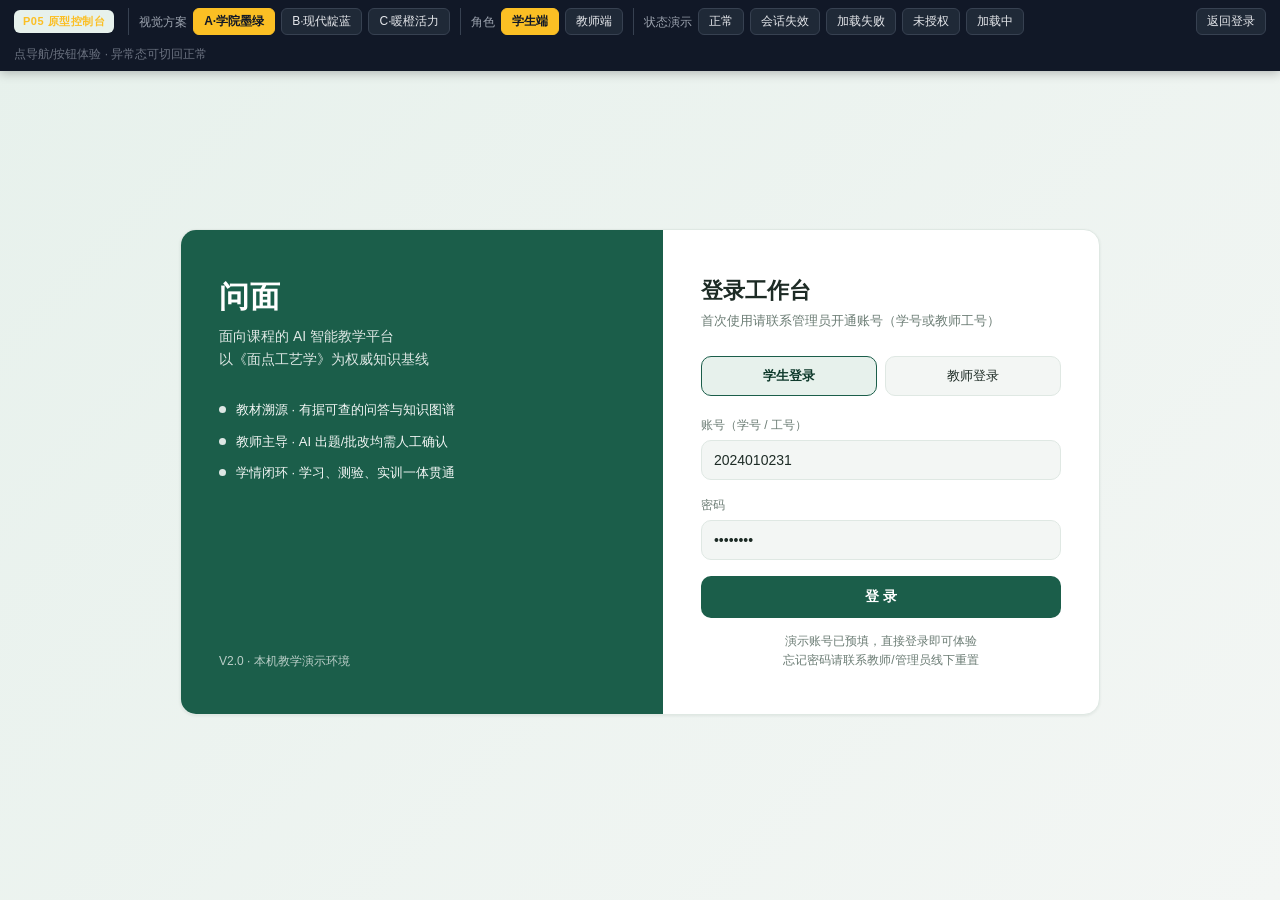
==== prototype/index.html @ 94a1e3d9 "docs: P05 - 3 visual schemes + runnable prototype (11/11 smoke, screenshot reviewed), pending user c" ====
<!DOCTYPE html>
<html lang="zh-CN">
<head>
<meta charset="utf-8">
<meta name="viewport" content="width=device-width, initial-scale=1">
<title>问面 V2.0 · 交互原型（P05）</title>
<style>
/* ============ 基础重置 ============ */
*,*::before,*::after{box-sizing:border-box}
html,body{margin:0;padding:0;height:100%}
body{font-family:-apple-system,BlinkMacSystemFont,"Segoe UI","PingFang SC","Microsoft YaHei",sans-serif;
  -webkit-font-smoothing:antialiased;color:#1e2a26;background:#f4f6f5;font-size:14px;line-height:1.5}
button{font-family:inherit;cursor:pointer;border:none;background:none;color:inherit}
a{color:inherit;text-decoration:none}
.svg-ico{width:18px;height:18px;display:inline-block;vertical-align:-4px;flex:none}

/* ============ 三套主题变量 ============ */
body[data-scheme="A"]{
  --brand:#1b5e4a; --brand-2:#25775e; --brand-soft:#e7f1ec; --brand-ink:#0f3a2c;
  --bg:#f3f6f4; --card:#ffffff; --text:#1d2b25; --muted:#6b7c74; --line:#dfe8e3;
  --accent:#b5651d; --accent-soft:#fbf1e6; --ok:#1b7a4b; --warn:#b8791b; --danger:#b4342a;
  --radius:10px; --shadow:0 1px 3px rgba(20,50,38,.08); --nav-bg:#1d4739; --nav-ink:#eaf4ef; --nav-sub:#b9d3c7;
}
body[data-scheme="B"]{
  --brand:#3b5bdb; --brand-2:#5470e6; --brand-soft:#eef1fd; --brand-ink:#26357a;
  --bg:#f6f8fc; --card:#ffffff; --text:#1b2340; --muted:#6b7394; --line:#e4e8f3;
  --accent:#e8590c; --accent-soft:#fff1e9; --ok:#18864b; --warn:#c47c0c; --danger:#c02f27;
  --radius:14px; --shadow:0 4px 16px rgba(40,60,130,.07); --nav-bg:#ffffff; --nav-ink:#26357a; --nav-sub:#6b7394;
}
body[data-scheme="C"]{
  --brand:#d9480f; --brand-2:#e8622b; --brand-soft:#fff0e8; --brand-ink:#8a2f0b;
  --bg:#fffaf5; --card:#ffffff; --text:#2b1d16; --muted:#8a6f5c; --line:#f0e2d5;
  --accent:#2b8a3e; --accent-soft:#eaf6ec; --ok:#2b8a3e; --warn:#c47c0c; --danger:#b4342a;
  --radius:18px; --shadow:0 6px 20px rgba(120,60,20,.08); --nav-bg:#fff4ec; --nav-ink:#7a3410; --nav-sub:#a06a49;
}
body{background:var(--bg);color:var(--text)}

/* ============ 原型控制台（非产品界面） ============ */
#devbar{position:fixed;top:0;left:0;right:0;z-index:9999;background:#111827;color:#e5e7eb;
  display:flex;align-items:center;gap:10px;padding:8px 14px;font-size:12px;flex-wrap:wrap;box-shadow:0 2px 10px rgba(0,0,0,.25)}
#devbar .tag{font-weight:700;color:#fbbf24;letter-spacing:.5px;margin-right:4px}
#devbar .grp{display:flex;align-items:center;gap:6px;padding-left:10px;border-left:1px solid #374151}
#devbar .lbl{color:#9ca3af}
#devbar button{background:#1f2937;color:#e5e7eb;border:1px solid #374151;border-radius:6px;padding:4px 10px;font-size:12px}
#devbar button:hover{background:#374151}
#devbar button.on{background:#fbbf24;color:#111827;border-color:#fbbf24;font-weight:700}
#devbar .spacer{flex:1}
#devbar .hint{color:#6b7280}
body{padding-top:44px}

/* ============ 登录页 ============ */
.login-wrap{min-height:calc(100vh - 44px);display:flex;align-items:center;justify-content:center;
  background:linear-gradient(135deg,var(--brand-soft),var(--bg));padding:24px}
.login-card{width:100%;max-width:920px;display:grid;grid-template-columns:1.05fr .95fr;
  background:var(--card);border:1px solid var(--line);border-radius:calc(var(--radius) + 6px);overflow:hidden;box-shadow:var(--shadow)}
.login-aside{background:var(--brand);color:#fff;padding:44px 38px;display:flex;flex-direction:column;justify-content:space-between}
.login-aside h1{font-size:30px;margin:0 0 6px;font-weight:800;letter-spacing:1px}
.login-aside .sub{opacity:.85;font-size:14px;line-height:1.7}
.login-aside .feat{margin-top:28px;display:grid;gap:12px}
.login-aside .feat div{display:flex;gap:10px;align-items:center;opacity:.95;font-size:13px}
.login-aside .dot{width:7px;height:7px;border-radius:50%;background:#fff;opacity:.9;flex:none}
.login-aside .foot{font-size:12px;opacity:.7}
.login-form{padding:44px 38px;display:flex;flex-direction:column;justify-content:center}
.login-form h2{margin:0 0 4px;font-size:22px}
.login-form .desc{color:var(--muted);margin:0 0 26px;font-size:13px}
.field{margin-bottom:16px}
.field label{display:block;font-size:12px;color:var(--muted);margin-bottom:6px}
.field input{width:100%;padding:11px 12px;border:1px solid var(--line);border-radius:var(--radius);
  background:var(--bg);color:var(--text);font-size:14px;outline:none}
.field input:focus{border-color:var(--brand);box-shadow:0 0 0 3px var(--brand-soft)}
.role-pick{display:flex;gap:8px;margin-bottom:20px}
.role-pick button{flex:1;padding:10px;border:1px solid var(--line);border-radius:var(--radius);background:var(--bg);font-size:13px}
.role-pick button.on{border-color:var(--brand);background:var(--brand-soft);color:var(--brand-ink);font-weight:700}
.btn-primary{width:100%;padding:12px;border-radius:var(--radius);background:var(--brand);color:#fff;font-weight:700;font-size:14px}
.btn-primary:hover{background:var(--brand-2)}
.login-tip{margin-top:14px;font-size:12px;color:var(--muted);text-align:center;line-height:1.6}

/* ============ 应用骨架 ============ */
.shell{min-height:calc(100vh - 44px)}
.appbar{height:58px;background:var(--card);border-bottom:1px solid var(--line);display:flex;align-items:center;
  gap:14px;padding:0 20px;position:sticky;top:44px;z-index:50}
.logo{display:flex;align-items:center;gap:9px;font-weight:800;font-size:16px;color:var(--brand-ink)}
.logo .mark{width:28px;height:28px;border-radius:8px;background:var(--brand);color:#fff;display:grid;place-items:center;font-size:14px}
.appbar .search{margin-left:20px;flex:1;max-width:380px}
.appbar .search input{width:100%;padding:8px 12px;border:1px solid var(--line);border-radius:20px;background:var(--bg);outline:none;font-size:13px;color:var(--text)}
.appbar .spacer{flex:1}
.chip-role{background:var(--brand-soft);color:var(--brand-ink);padding:5px 12px;border-radius:20px;font-size:12px;font-weight:700}
.avatar{width:32px;height:32px;border-radius:50%;background:var(--brand);color:#fff;display:grid;place-items:center;font-size:13px;font-weight:700}
.icon-btn{width:34px;height:34px;border-radius:8px;display:grid;place-items:center;color:var(--muted)}
.icon-btn:hover{background:var(--bg)}

.layout{display:flex;min-height:calc(100vh - 44px - 58px)}
.sidebar{width:224px;flex:none;background:var(--nav-bg);color:var(--nav-ink);padding:16px 12px;display:flex;flex-direction:column;gap:2px}
.sidebar .nav-h{font-size:11px;letter-spacing:1px;color:var(--nav-sub);padding:12px 12px 6px;text-transform:uppercase}
.nav-item{display:flex;align-items:center;gap:11px;padding:10px 12px;border-radius:9px;font-size:13.5px;color:var(--nav-ink);width:100%;text-align:left}
.nav-item:hover{background:rgba(255,255,255,.09)}
.nav-item.on{background:var(--brand);color:#fff;font-weight:700}
.nav-item .badge{margin-left:auto;background:var(--accent);color:#fff;font-size:11px;border-radius:20px;padding:1px 7px;min-width:18px;text-align:center}
.sidebar .divider{height:1px;background:rgba(255,255,255,.12);margin:10px 6px}

.main{flex:1;min-width:0;padding:24px 28px;overflow:auto}
.page-head{display:flex;align-items:flex-end;justify-content:space-between;gap:16px;margin-bottom:20px}
.page-head h1{font-size:22px;margin:0 0 4px;font-weight:800}
.page-head p{margin:0;color:var(--muted);font-size:13px}
.pill{display:inline-flex;align-items:center;gap:6px;padding:5px 11px;border-radius:20px;font-size:12px;background:var(--brand-soft);color:var(--brand-ink)}
.pill.ok{background:#e6f4ea;color:var(--ok)}
.pill.warn{background:var(--accent-soft);color:var(--warn)}
.pill.danger{background:#fbe9e7;color:var(--danger)}
.pill.gray{background:var(--bg);color:var(--muted)}

/* ============ 卡片与网格 ============ */
.grid{display:grid;gap:16px}
.g-4{grid-template-columns:repeat(4,1fr)}
.g-3{grid-template-columns:repeat(3,1fr)}
.g-2{grid-template-columns:repeat(2,1fr)}
.card{background:var(--card);border:1px solid var(--line);border-radius:var(--radius);padding:18px;box-shadow:var(--shadow)}
.card h3{margin:0 0 12px;font-size:15px}
.stat{display:flex;flex-direction:column;gap:6px}
.stat .k{font-size:12px;color:var(--muted)}
.stat .v{font-size:28px;font-weight:800;color:var(--brand-ink)}
.stat .m{font-size:12px;color:var(--muted)}
.stat .ic{width:36px;height:36px;border-radius:9px;background:var(--brand-soft);color:var(--brand);display:grid;place-items:center;margin-bottom:4px}
.sec-title{font-size:15px;font-weight:800;margin:4px 0 12px;display:flex;align-items:center;gap:8px}
.sec-title .more{margin-left:auto;font-size:12px;color:var(--brand);font-weight:600}

/* 学习主页 heroes */
.hero{background:linear-gradient(120deg,var(--brand),var(--brand-2));color:#fff;border-radius:calc(var(--radius) + 4px);
  padding:22px 24px;display:flex;align-items:center;justify-content:space-between;gap:20px;margin-bottom:20px}
.hero h2{margin:0 0 6px;font-size:21px}
.hero p{margin:0;opacity:.9;font-size:13px}
.hero .ring{width:74px;height:74px;border-radius:50%;display:grid;place-items:center;font-weight:800;font-size:18px;
  background:conic-gradient(#fff 0 68%,rgba(255,255,255,.25) 68% 100%);position:relative;flex:none}
.hero .ring span{width:58px;height:58px;border-radius:50%;background:var(--brand);display:grid;place-items:center;font-size:15px}
.course-row{display:flex;gap:14px;align-items:center;padding:13px;border:1px solid var(--line);border-radius:var(--radius);background:var(--card)}
.course-cover{width:64px;height:64px;border-radius:10px;flex:none;display:grid;place-items:center;color:#fff;font-weight:800;font-size:20px}
.course-meta{flex:1;min-width:0}
.course-meta h4{margin:0 0 5px;font-size:14px}
.course-meta .sub{color:var(--muted);font-size:12px}
.bar{height:6px;border-radius:6px;background:var(--line);overflow:hidden;margin-top:8px;max-width:260px}
.bar>i{display:block;height:100%;background:var(--brand);border-radius:6px}
.todo{display:flex;gap:12px;align-items:flex-start;padding:12px 0;border-bottom:1px dashed var(--line)}
.todo:last-child{border-bottom:none}
.todo .t-ic{width:34px;height:34px;border-radius:9px;background:var(--accent-soft);color:var(--accent);display:grid;place-items:center;flex:none}
.todo .t-b{flex:1}
.todo .t-b h4{margin:0 0 3px;font-size:13.5px}
.todo .t-b .meta{font-size:12px;color:var(--muted)}
.todo .go{font-size:12px;color:var(--brand);font-weight:700;white-space:nowrap}
.notice{padding:10px 12px;border-radius:9px;background:var(--bg);font-size:12.5px;color:var(--muted);margin-bottom:8px}

/* 知识详情 */
.kd-head{display:flex;gap:16px;align-items:flex-start}
.kd-body{flex:1}
.kd-tags{display:flex;gap:6px;flex-wrap:wrap;margin:8px 0 0}
.tag{font-size:11px;padding:3px 9px;border-radius:6px;background:var(--brand-soft);color:var(--brand-ink)}
.src-card{background:var(--accent-soft);border:1px solid #f0dcbf;border-radius:var(--radius);padding:14px;font-size:13px;line-height:1.7}
.src-card .lbl{font-weight:700;color:var(--accent);font-size:12px;margin-bottom:6px}
.kd-grid{display:grid;grid-template-columns:1.6fr 1fr;gap:16px;margin-top:16px}
.list-line{display:flex;gap:10px;align-items:center;padding:9px 0;border-bottom:1px solid var(--line);font-size:13px}
.list-line:last-child{border:none}
.list-line .idx{width:22px;height:22px;border-radius:6px;background:var(--bg);display:grid;place-items:center;font-size:11px;color:var(--muted);flex:none}

/* ============ 三栏图谱 ============ */
.graph-wrap{display:grid;grid-template-columns:230px 1fr 300px;gap:0;border:1px solid var(--line);border-radius:var(--radius);overflow:hidden;background:var(--card);height:560px}
.graph-left{border-right:1px solid var(--line);padding:14px;overflow:auto}
.graph-center{position:relative;background:
  radial-gradient(circle,var(--line) 1px,transparent 1.2px);background-size:22px 22px;overflow:hidden}
.graph-right{border-left:1px solid var(--line);padding:16px;overflow:auto}
.graph-tools{position:absolute;top:12px;left:12px;right:12px;display:flex;gap:8px;flex-wrap:wrap;z-index:2}
.graph-tools .tool{background:var(--card);border:1px solid var(--line);border-radius:8px;padding:6px 10px;font-size:12px;box-shadow:var(--shadow)}
.graph-tools .tool.on{background:var(--brand);color:#fff;border-color:var(--brand)}
.tree-item{padding:7px 8px;border-radius:7px;font-size:13px;display:flex;align-items:center;gap:7px;cursor:pointer}
.tree-item:hover{background:var(--bg)}
.tree-item.on{background:var(--brand-soft);color:var(--brand-ink);font-weight:700}
.tree-item .tw{color:var(--muted);font-size:11px}
.gnode{position:absolute;width:104px;padding:9px 6px;border-radius:12px;background:var(--card);border:2px solid var(--brand);
  text-align:center;font-size:12px;box-shadow:var(--shadow);cursor:pointer;line-height:1.3}
.gnode.sel{border-color:var(--accent);background:var(--accent-soft);transform:scale(1.06)}
.gnode.dim{border-color:var(--line);color:var(--muted)}
.gnode small{display:block;font-size:10px;color:var(--muted);margin-top:2px}
.graph-legend{position:absolute;bottom:12px;left:12px;background:var(--card);border:1px solid var(--line);
  border-radius:8px;padding:8px 10px;font-size:11px;box-shadow:var(--shadow)}
.graph-legend span{display:inline-block;width:9px;height:9px;border-radius:50%;margin-right:5px;vertical-align:-1px}

/* ============ 表格 / 题库 / 批改 ============ */
.filter-bar{display:flex;gap:8px;flex-wrap:wrap;margin-bottom:14px}
.filter-bar select,.filter-bar input{padding:8px 10px;border:1px solid var(--line);border-radius:8px;background:var(--card);color:var(--text);font-size:13px;outline:none}
.q-list{display:flex;flex-direction:column;gap:10px}
.q-item{border:1px solid var(--line);border-radius:var(--radius);padding:14px;background:var(--card);display:flex;gap:14px;align-items:flex-start}
.q-item .q-main{flex:1}
.q-item .q-stem{font-size:13.5px;margin-bottom:8px;line-height:1.6}
.q-item .q-meta{display:flex;gap:8px;flex-wrap:wrap;align-items:center;font-size:11px;color:var(--muted)}
.mini-btn{padding:5px 11px;border:1px solid var(--line);border-radius:7px;background:var(--card);font-size:12px}
.mini-btn:hover{border-color:var(--brand)}
.mini-btn.primary{background:var(--brand);color:#fff;border-color:var(--brand)}
.mini-btn.danger{color:var(--danger);border-color:#ecc}
.compose-grid{display:grid;grid-template-columns:1fr 1.1fr .9fr;gap:14px}
.compose-col h4{margin:0 0 10px;font-size:13px;color:var(--muted)}
.paper-q{padding:9px 10px;border:1px solid var(--line);border-radius:8px;margin-bottom:8px;font-size:12.5px;display:flex;gap:8px;align-items:center;background:var(--card)}
.paper-q .score{margin-left:auto;display:flex;gap:4px;align-items:center}
.paper-q input{width:46px;padding:4px 6px;border:1px solid var(--line);border-radius:6px;text-align:center;background:var(--bg);color:var(--text)}
.grade-grid{display:grid;grid-template-columns:1.1fr 1fr;gap:16px}
.ai-box{background:var(--brand-soft);border:1px solid var(--line);border-radius:var(--radius);padding:14px}
.ai-box .lbl{font-size:12px;font-weight:700;color:var(--brand-ink);margin-bottom:8px;display:flex;align-items:center;gap:6px}
.rubric-row{display:flex;gap:10px;align-items:center;padding:8px 0;border-bottom:1px solid var(--line);font-size:12.5px}
.rubric-row .dim{flex:1}
.rubric-row input{width:52px;padding:4px 6px;border:1px solid var(--line);border-radius:6px;text-align:center;background:var(--card);color:var(--text)}
.final-score{font-size:26px;font-weight:800;color:var(--brand-ink)}

/* ============ 异常态 ============ */
.state-wrap{min-height:calc(100vh - 44px - 58px);display:grid;place-items:center;padding:24px}
.state-card{max-width:460px;width:100%;background:var(--card);border:1px solid var(--line);border-radius:calc(var(--radius)+4px);
  padding:34px;text-align:center;box-shadow:var(--shadow)}
.state-ic{width:64px;height:64px;border-radius:50%;display:grid;place-items:center;margin:0 auto 18px;background:var(--brand-soft);color:var(--brand)}
.state-ic.warn{background:var(--accent-soft);color:var(--accent)}
.state-ic.danger{background:#fbe9e7;color:var(--danger)}
.state-card h2{margin:0 0 10px;font-size:20px}
.state-card p{color:var(--muted);font-size:13px;line-height:1.7;margin:0 0 22px}
.state-card .btn-primary{width:auto;padding:11px 22px;margin:0 4px}
.state-card .ghost{padding:11px 22px;border:1px solid var(--line);border-radius:var(--radius);font-size:13px}

/* 骨架屏（加载中） */
.skeleton{display:grid;gap:12px}
.sk-line{height:14px;border-radius:6px;background:linear-gradient(90deg,var(--line),var(--bg),var(--line));background-size:200% 100%;animation:sh 1.2s infinite}
@keyframes sh{0%{background-position:200% 0}100%{background-position:-200% 0}}

/* 组卷蓝图统计数字 */
.blueprint{display:grid;grid-template-columns:repeat(3,1fr);gap:8px;margin-top:10px}
.bp{background:var(--bg);border-radius:8px;padding:10px;text-align:center}
.bp .v{font-size:18px;font-weight:800;color:var(--brand-ink)}
.bp .k{font-size:11px;color:var(--muted)}

/* 响应式 */
@media(max-width:1020px){.g-4{grid-template-columns:repeat(2,1fr)}.graph-wrap{grid-template-columns:180px 1fr}.graph-right{display:none}.compose-grid,.grade-grid,.kd-grid{grid-template-columns:1fr}}
</style>
</head>
<body data-scheme="A">
<div id="devbar"></div>
<div id="root"></div>

<script>
/* =========================================================
   问面 V2.0 · P05 交互原型
   状态驱动渲染；三套方案（A/B/C）、双角色、多页面、异常态
   ========================================================= */
const S = {
  scheme: 'A',
  role: 'student',      // student | teacher
  page: 'login',        // 当前页面
  logged: false,
  forceState: null,     // 'expired' | 'loadfail' | 'forbidden' | 'loading'
  toast: ''
};

const ICON = {
  home:'<svg class="svg-ico" viewBox="0 0 24 24" fill="none" stroke="currentColor" stroke-width="2"><path d="M3 11l9-8 9 8"/><path d="M5 10v10h14V10"/></svg>',
  book:'<svg class="svg-ico" viewBox="0 0 24 24" fill="none" stroke="currentColor" stroke-width="2"><path d="M4 4h7v16H4zM13 4h7v16h-7z"/></svg>',
  graph:'<svg class="svg-ico" viewBox="0 0 24 24" fill="none" stroke="currentColor" stroke-width="2"><circle cx="6" cy="6" r="2.5"/><circle cx="18" cy="6" r="2.5"/><circle cx="12" cy="18" r="2.5"/><path d="M8 7l3 9M16 7l-3 9M8.5 6h7"/></svg>',
  video:'<svg class="svg-ico" viewBox="0 0 24 24" fill="none" stroke="currentColor" stroke-width="2"><rect x="3" y="5" width="14" height="14" rx="2"/><path d="M17 10l4-3v10l-4-3z"/></svg>',
  task:'<svg class="svg-ico" viewBox="0 0 24 24" fill="none" stroke="currentColor" stroke-width="2"><path d="M9 6h11M9 12h11M9 18h11"/><path d="M4 6l1 1 2-2M4 12l1 1 2-2M4 18l1 1 2-2"/></svg>',
  bank:'<svg class="svg-ico" viewBox="0 0 24 24" fill="none" stroke="currentColor" stroke-width="2"><path d="M4 5h16v4H4zM4 11h16v4H4zM4 17h16v3H4z"/></svg>',
  chart:'<svg class="svg-ico" viewBox="0 0 24 24" fill="none" stroke="currentColor" stroke-width="2"><path d="M4 20V10M10 20V4M16 20v-7M22 20H2"/></svg>',
  user:'<svg class="svg-ico" viewBox="0 0 24 24" fill="none" stroke="currentColor" stroke-width="2"><circle cx="12" cy="8" r="4"/><path d="M4 21c0-4 3.5-6 8-6s8 2 8 6"/></svg>',
  search:'<svg class="svg-ico" viewBox="0 0 24 24" fill="none" stroke="currentColor" stroke-width="2"><circle cx="11" cy="11" r="7"/><path d="M20 20l-4-4"/></svg>',
  bell:'<svg class="svg-ico" viewBox="0 0 24 24" fill="none" stroke="currentColor" stroke-width="2"><path d="M6 9a6 6 0 0112 0c0 7 3 7 3 9H3c0-2 3-2 3-9z"/><path d="M10 21h4"/></svg>',
  ai:'<svg class="svg-ico" viewBox="0 0 24 24" fill="none" stroke="currentColor" stroke-width="2"><rect x="5" y="5" width="14" height="14" rx="3"/><path d="M9 9h6v6H9z"/></svg>',
  edit:'<svg class="svg-ico" viewBox="0 0 24 24" fill="none" stroke="currentColor" stroke-width="2"><path d="M4 20h4l10-10-4-4L4 16zM14 6l4 4"/></svg>',
  clock:'<svg class="svg-ico" viewBox="0 0 24 24" fill="none" stroke="currentColor" stroke-width="2"><circle cx="12" cy="12" r="9"/><path d="M12 7v5l3 2"/></svg>'
};

/* ---------- 模拟数据（《面点工艺学》语境） ---------- */
const DATA = {
  courses:[
    {name:'面点工艺学', term:'2026 秋', teacher:'王acct老师', progress:68, color:'var(--brand)'},
    {name:'中式面点实训', term:'2026 秋', teacher:'李指导教师', progress:42, color:'var(--accent)'},
    {name:'烘焙工艺基础', term:'2026 秋', teacher:'王acct老师', progress:15, color:'var(--brand-2)'}
  ],
  todos:[
    {t:'第四章 水调面团 · 单元测验',m:'截止 11-28 23:59 · 剩余 2 天',ic:'task',page:'quiz'},
    {t:'作业：和面温度控制实训报告',m:'截止 12-01 · 待提交',ic:'edit',page:'task'},
    {t:'观看视频：揉面技法示范',m:'进度 45% · 继续学习',ic:'video',page:'videos'},
    {t:'错题回顾：面团筋性判断（3 题）',m:'来源于上次测验',ic:'book',page:'knowledge'}
  ],
  knowledge:{
    title:'水调面团的性质', tags:['知识点','第三章','难点'],
    def:'水调面团是以水与面粉调制而成的面团，因水温不同分为冷水面、温水面和烫面，其面筋形成程度与制品特性差异显著。',
    src:'《面点工艺学》第三章 第一节「水调面团的性质」，第 58–61 页。原文：水温直接影响面粉中蛋白质的变性与面筋的生成量……',
    points:['冷水面筋力强、韧性好，适合水饺、面条','温水面可塑性适中，适合蒸饺、花卷','烫面面筋被破坏、柔软，适合烫面饺、烧卖'],
    related:[
      {ic:'graph',t:'关联知识：面筋形成机制',p:'graph'},
      {ic:'video',t:'视频：水温对面团的影响（08:12）',p:'videos'},
      {ic:'bank',t:'题目：水调面团分类（3 题）',p:'quiz'},
      {ic:'book',t:'案例：澄面皮制作',p:'knowledge'}
    ]
  },
  graphNodes:[
    {id:'n1',t:'水调面团',x:150,y:150,c:'brand',d:'章节'},
    {id:'n2',t:'冷水面',x:40,y:70,c:'ok',d:'知识点'},
    {id:'n3',t:'温水面',x:250,y:70,c:'brand',d:'知识点'},
    {id:'n4',t:'烫面',x:340,y:190,c:'accent',d:'知识点'},
    {id:'n5',t:'面筋形成',x:150,y:290,c:'brand',d:'知识点'},
    {id:'n6',t:'和面工艺',x:40,y:380,c:'ok',d:'工艺'},
    {id:'n7',t:'水饺制品',x:300,y:380,c:'accent',d:'案例'}
  ],
  graphEdges:[['n1','n2'],['n1','n3'],['n1','n4'],['n1','n5'],['n5','n6'],['n2','n7']],
  videos:[
    {t:'和面工艺与水温控制',d:'12:36',tag:'已发布',cover:'var(--brand)',p:68},
    {t:'揉面技法：三揉三醒',d:'08:54',tag:'已发布',cover:'var(--accent)',p:45},
    {t:'烫面制品成型演示',d:'15:20',tag:'已发布',cover:'var(--brand-2)',p:0},
    {t:'面团故障排查（草稿）',d:'--:--',tag:'草稿',cover:'var(--muted)',p:0}
  ],
  questions:[
    {id:'Q-0231',stem:'下列关于冷水面团特性描述正确的是？',type:'单选',diff:'中等',chap:'第三章',status:'已审核',src:'教材 P58'},
    {id:'Q-0232',stem:'水温超过 80°C 时，面粉蛋白质主要发生何种变化？',type:'单选',diff:'较难',chap:'第三章',status:'待审核',src:'AI 生成'},
    {id:'Q-0233',stem:'简述温水面团的适用范围并说明理由。',type:'简答',diff:'中等',chap:'第三章',status:'草稿',src:'AI 生成'},
    {id:'Q-0234',stem:'烫面面团适合制作下列哪类制品？',type:'单选',diff:'容易',chap:'第三章',status:'已审核',src:'教材 P60'}
  ],
  tchTodos:[
    {n:'待审核候选题',v:12,ic:'bank',page:'bank'},
    {n:'待批改作业',v:8,ic:'edit',page:'grade'},
    {n:'待阅考试',v:3,ic:'task',page:'grade'},
    {n:'学情待关注',v:5,ic:'chart',page:'analytics'}
  ],
  rubric:[
    {dim:'操作规范',score:18,max:20,ai:'步骤完整，水温控制记录清晰'},
    {dim:'面团状态',score:15,max:20,ai:'描述偏主观，需实物佐证'},
    {dim:'安全卫生',score:10,max:10,ai:'符合规范'}
  ]
};
</script>
<script>
/* =========================================================
   渲染层
   ========================================================= */
function h(strings,...vals){return strings.reduce((a,s,i)=>a+s+(i<vals.length?vals[i]:''),'')}
function el(id){return document.getElementById(id)}

/* ---------- 控制台 ---------- */
function renderDevbar(){
  const sch=[['A','学院墨绿'],['B','现代靛蓝'],['C','暖橙活力']];
  const st=[['','正常'],['expired','会话失效'],['loadfail','加载失败'],['forbidden','未授权'],['loading','加载中']];
  el('devbar').innerHTML = h`
    <span class="tag">P05 原型控制台</span>
    <span class="grp"><span class="lbl">视觉方案</span>
      ${sch.map(([k,n])=>`<button data-scheme="${k}" class="${S.scheme===k?'on':''}">${k}·${n}</button>`).join('')}
    </span>
    <span class="grp"><span class="lbl">角色</span>
      <button data-role="student" class="${S.role==='student'?'on':''}">学生端</button>
      <button data-role="teacher" class="${S.role==='teacher'?'on':''}">教师端</button>
    </span>
    <span class="grp"><span class="lbl">状态演示</span>
      ${st.map(([k,n])=>`<button data-state="${k}" class="${S.forceState===k?'on':''}">${n}</button>`).join('')}
    </span>
    <span class="spacer"></span>
    <button data-go="login">返回登录</button>
    <span class="hint">点导航/按钮体验 · 异常态可切回正常</span>`;
}

/* ---------- 登录页 ---------- */
function viewLogin(){
  return h`<div class="login-wrap"><div class="login-card">
    <div class="login-aside">
      <div><h1>问面</h1><div class="sub">面向课程的 AI 智能教学平台<br>以《面点工艺学》为权威知识基线</div>
        <div class="feat">
          <div><i class="dot"></i> 教材溯源 · 有据可查的问答与知识图谱</div>
          <div><i class="dot"></i> 教师主导 · AI 出题/批改均需人工确认</div>
          <div><i class="dot"></i> 学情闭环 · 学习、测验、实训一体贯通</div>
        </div>
      </div>
      <div class="foot">V2.0 · 本机教学演示环境</div>
    </div>
    <div class="login-form">
      <h2>登录工作台</h2>
      <p class="desc">首次使用请联系管理员开通账号（学号或教师工号）</p>
      <div class="role-pick">
        <button data-role="student" class="${S.role==='student'?'on':''}">学生登录</button>
        <button data-role="teacher" class="${S.role==='teacher'?'on':''}">教师登录</button>
      </div>
      <div class="field"><label>账号（学号 / 工号）</label>
        <input value="${S.role==='student'?'2024010231':'T0086'}" placeholder="请输入学号或工号"></div>
      <div class="field"><label>密码</label><input type="password" value="demo1234" placeholder="请输入密码"></div>
      <button class="btn-primary" data-act="login">登 录</button>
      <div class="login-tip">演示账号已预填，直接登录即可体验<br>忘记密码请联系教师/管理员线下重置</div>
    </div>
  </div></div>`;
}

/* ---------- 导航定义 ---------- */
const NAV = {
  student:[
    ['home','学习首页','home'],['courses','我的课程','book'],['knowledge','知识详情','book'],
    ['graph','知识图谱','graph'],['videos','教学视频','video'],['quiz','练习测评','task'],['task','我的任务','edit']
  ],
  teacher:[
    ['home','工作台首页','home'],['courses','课程班级','book'],['knowledge','知识与资源','book'],
    ['graph','图谱管理','graph'],['bank','题库','bank'],['ai-gen','AI 出题','ai'],
    ['compose','组卷','edit'],['grade','作业批改','edit'],['analytics','学情分析','chart'],['videos','视频管理','video']
  ]
};
const PAGE_TITLE = {
  home:['学习首页','今天的学习从这里开始'],courses:['我的课程','按学期查看你参与的课程'],
  knowledge:['知识详情','水调面团的性质 · 第三章'],graph:['知识图谱','从局部关系理解知识脉络'],
  videos:['教学视频','已发布资源与学习进度'],quiz:['练习测评','第四章单元测验'],task:['我的任务','待办与提交'],
  bank:['题库','按课程 / 章节 / 状态检索'],['ai-gen']:['AI 辅助出题','候选题进入待审核，不直接入库'],
  compose:['组卷','手动 / 规则 / AI 辅助'],grade:['作业批改','AI 建议与教师终评分分离'],
  analytics:['学情分析','基于真实数据的班级学情']
};

/* ---------- 应用骨架 ---------- */
function viewShell(content){
  const isB = S.scheme==='B';
  const nav = NAV[S.role];
  const appbar = h`<header class="appbar">
    <div class="logo"><span class="mark">问</span> 问面 · ${S.role==='student'?'学习端':'教师工作台'}</div>
    ${!isB?`<div class="search">${ICON.search}<input placeholder="搜索课程 / 知识点 / 题目"></div>`:''}
    <div class="spacer"></div>
    <span class="chip-role">${S.role==='student'?'学生 · 2024010231':'教师 · 王acct'}</span>
    <button class="icon-btn" data-act="bell">${ICON.bell}</button>
    <div class="avatar">${S.role==='student'?'学':'师'}</div>
    <button class="mini-btn" data-act="logout">退出</button>
  </header>`;

  if(isB){
    // 方案 B：顶部横向导航（与现代 SaaS 风格一致）
    return h`<div class="shell">${appbar}
      <nav style="display:flex;gap:4px;padding:10px 20px;background:var(--card);border-bottom:1px solid var(--line);overflow:auto">
        ${nav.map(([k,n,ic])=>`<button class="nav-item ${S.page===k?'on':''}" data-go="${k}" style="width:auto;white-space:nowrap">${ICON[ic]} ${n}</button>`).join('')}
      </nav>
      <div class="main">${content}</div></div>`;
  }
  // 方案 A / C：左侧栏
  return h`<div class="shell">${appbar}<div class="layout">
    <aside class="sidebar">
      <div class="nav-h">${S.role==='student'?'学习空间':'教学空间'}</div>
      ${nav.map(([k,n,ic])=>{
        const badge = (S.role==='teacher'&&k==='bank')?'12':(S.role==='student'&&k==='task')?'4':'';
        return `<button class="nav-item ${S.page===k?'on':''}" data-go="${k}">${ICON[ic]} ${n}${badge?`<span class="badge">${badge}</span>`:''}</button>`;
      }).join('')}
      <div class="divider"></div>
      <button class="nav-item" data-act="settings">${ICON.user} 个人设置</button>
    </aside>
    <div class="main">${content}</div>
  </div></div>`;
}
/* ---------- 页面内容 ---------- */
function pageHead(p){
  const t = (p==='home'&&S.role==='teacher')?['工作台首页','按授权范围汇总你的教学待办']:(PAGE_TITLE[p]||['问面','']);
  return h`<div class="page-head"><div><h1>${t[0]}</h1><p>${t[1]}</p></div>
    <div style="display:flex;gap:8px;align-items:center">
      <span class="pill gray">数据口径：实时 · ${new Date().toLocaleTimeString('zh-CN',{hour:'2-digit',minute:'2-digit'})}</span>
    </div></div>`;
}

function pStudentHome(){
  return h`${pageHead('home')}
  <div class="hero"><div><h2>下午好，同学</h2>
    <p>本周有 <b>2 项待办</b> 即将截止，建议先完成《水调面团》单元测验。</p></div>
    <div class="ring"><span>68%</span></div></div>
  <div class="grid g-4" style="margin-bottom:18px">
    <div class="card stat"><div class="ic">${ICON.book}</div><div class="k">在学课程</div><div class="v">3</div><div class="m">本学期</div></div>
    <div class="card stat"><div class="ic">${ICON.task}</div><div class="k">待办任务</div><div class="v">4</div><div class="m">2 项近截止</div></div>
    <div class="card stat"><div class="ic">${ICON.video}</div><div class="k">视频进度</div><div class="v">56%</div><div class="m">已看 3 / 6</div></div>
    <div class="card stat"><div class="ic">${ICON.chart}</div><div class="k">平均正确率</div><div class="v">82%</div><div class="m">近 4 次测评</div></div>
  </div>
  <div class="grid g-2">
    <div class="card"><h3>我的课程</h3>
      ${DATA.courses.map(c=>h`<div class="course-row" style="margin-bottom:12px">
        <div class="course-cover" style="background:${c.color}">面</div>
        <div class="course-meta"><h4>${c.name}</h4><div class="sub">${c.term} · ${c.teacher}</div>
          <div class="bar"><i style="width:${c.progress}%"></i></div></div>
        <button class="mini-btn" data-go="courses">进入</button>
      </div>`).join('')}
    </div>
    <div>
      <div class="card" style="margin-bottom:16px"><h3>待办与提醒</h3>
        ${DATA.todos.map(t=>h`<div class="todo">
          <div class="t-ic">${ICON[t.ic]}</div><div class="t-b"><h4>${t.t}</h4><div class="meta">${t.m}</div></div>
          <button class="go" data-go="${t.page}">前往 →</button>
        </div>`).join('')}
      </div>
      <div class="card"><h3>公告</h3>
        <div class="notice">「水调面团」章节新增 2 个案例与 1 段操作视频，可在知识详情查看。</div>
        <div class="notice">第四章测验将于 11-28 23:59 截止，请留意时间。</div>
      </div>
    </div>
  </div>
  <div style="margin-top:14px;font-size:11px;color:var(--muted)">
    说明：本页仅呈现学习主内容，未混入账号技术字段与调试信息；已会话失效态请通过上方控制台切换查看。
  </div>`;
}

function pCourses(){
  return h`${pageHead('courses')}
  <div class="filter-bar"><input placeholder="搜索课程"><select><option>2026 秋</option><option>2026 春</option></select>
    <select><option>全部状态</option><option>进行中</option><option>已结束</option></select></div>
  <div class="grid g-3">
  ${DATA.courses.map((c,i)=>h`<div class="card">
    <div style="height:96px;border-radius:10px;background:${c.color};display:grid;place-items:center;color:#fff;font-size:22px;font-weight:800;margin-bottom:14px">${['水','实','烘'][i]}</div>
    <h3>${c.name}</h3><div class="sub" style="color:var(--muted);font-size:12px">${c.term} · ${c.teacher}</div>
    <div class="bar" style="max-width:none"><i style="width:${c.progress}%"></i></div>
    <div style="font-size:12px;color:var(--muted);margin:6px 0 14px">学习进度 ${c.progress}%</div>
    <button class="mini-btn primary" data-go="knowledge">进入课程</button>
  </div>`).join('')}
  </div>`;
}

function pKnowledge(){
  const k=DATA.knowledge;
  return h`${pageHead('knowledge')}
  <div class="card">
    <div class="kd-head"><div class="kd-body">
      <h3 style="margin:0;font-size:19px">${k.title}</h3>
      <div class="kd-tags">${k.tags.map(t=>`<span class="tag">${t}</span>`).join('')}</div>
    </div><span class="pill ok">已学习</span></div>
    <p style="margin:16px 0;line-height:1.8">${k.def}</p>
    <div class="src-card"><div class="lbl">教材依据 · 可溯源</div>${k.src}
      <div style="margin-top:10px"><button class="mini-btn" data-go="knowledge">定位到原文 →</button></div></div>
  </div>
  <div class="kd-grid">
    <div class="card"><h3>核心要点</h3>
      ${k.points.map((p,i)=>h`<div class="list-line"><span class="idx">${i+1}</span><span>${p}</span></div>`).join('')}
      <div style="margin-top:14px"><span class="pill warn">证据不足处已标注「待核实」，不臆造</span></div>
    </div>
    <div class="card"><h3>关联资源</h3>
      ${k.related.map(r=>h`<div class="list-line"><span class="idx">${ICON[r.ic]}</span>
        <span>${r.t}</span><button class="go" style="margin-left:auto;color:var(--brand);font-size:12px" data-go="${r.p}">→</button></div>`).join('')}
    </div>
  </div>`;
}

function pGraph(){
  const nodes=DATA.graphNodes, edges=DATA.graphEdges;
  const find=id=>nodes.find(n=>n.id===id);
  const lines=edges.map(([a,b])=>{
    const n1=find(a),n2=find(b);
    const x1=n1.x+52,y1=n1.y+26,x2=n2.x+52,y2=n2.y+26;
    return `<line x1="${x1}" y1="${y1}" x2="${x2}" y2="${y2}" stroke="var(--brand)" stroke-width="2" opacity=".45"/>`;
  }).join('');
  return h`${pageHead('graph')}
  <div class="graph-wrap">
    <div class="graph-left"><h3 style="font-size:14px;margin:0 0 10px">课程结构 / 搜索</h3>
      <input placeholder="搜索节点 / 别名" style="width:100%;padding:8px 10px;border:1px solid var(--line);border-radius:8px;background:var(--bg);color:var(--text);margin-bottom:12px">
      ${['第三章 水调面团','3.1 水调面团的性质','3.2 面筋形成机制','3.3 水温与面团','第四章 发酵面团'].map((t,i)=>
        `<div class="tree-item ${i===1?'on':''}"><span class="tw">${i===0?'▾':'·'}</span>${t}</div>`).join('')}
      <div style="margin-top:14px;font-size:11px;color:var(--muted);line-height:1.6">
        默认仅加载局部子图，不铺开全量节点。列表视图可在无需画布时使用。</div>
      <button class="mini-btn" style="margin-top:10px;width:100%" data-act="listview">切换到列表视图</button>
    </div>
    <div class="graph-center" id="gcenter">
      <div class="graph-tools">
        <button class="tool on">一层</button><button class="tool">两层</button><button class="tool">收起</button>
        <button class="tool">关系筛选 ▾</button><button class="tool">路径</button><button class="tool">重置</button>
      </div>
      <svg style="position:absolute;inset:0;width:100%;height:100%">${lines}</svg>
      ${nodes.map(n=>`<div class="gnode ${n.id==='n1'?'sel':''}" style="left:${n.x}px;top:${n.y}px;border-color:var(--${n.c==='brand'?'brand':n.c==='ok'?'ok':'accent'})" data-node="${n.id}">
        ${n.t}<small>${n.d}</small></div>`).join('')}
      <div class="graph-legend"><span style="background:var(--brand)"></span>知识点
        <span style="background:var(--ok)"></span>工艺 <span style="background:var(--accent)"></span>案例</div>
    </div>
    <div class="graph-right">
      <div class="pill ok" style="margin-bottom:10px">已发布关系</div>
      <h3 style="margin:0 0 6px;font-size:16px">水调面团</h3>
      <div style="font-size:12px;color:var(--muted)">章节 · 第三章</div>
      <p style="font-size:13px;line-height:1.7;margin:14px 0">以水与面粉调制的面团，按水温分为冷水面、温水面、烫面。教材来源：第三章第一节。</p>
      <div style="font-size:12px;font-weight:700;margin-bottom:6px">相邻关系（来源可查）</div>
      ${['冷水面 · 包含','面筋形成 · 相关','和面工艺 · 应用于'].map(r=>`<div class="list-line">${r}</div>`).join('')}
      <button class="mini-btn primary" style="margin-top:14px;width:100%" data-go="knowledge">打开知识详情</button>
    </div>
  </div>
  <div style="margin-top:12px;font-size:11px;color:var(--muted)">说明：三栏布局（左课程树/搜索 · 中关系画布 · 右详情）。节点数据由统一图谱模型提供，G6 仅负责渲染；关系含来源与审核状态。</div>`;
}

function pVideos(){
  return h`${pageHead('videos')}
  <div class="filter-bar"><input placeholder="搜索视频标题"><select><option>全部章节</option><option>第三章 水调面团</option></select>
    ${S.role==='teacher'?'<button class="mini-btn primary" data-act="upload">上传视频</button>':''}</div>
  <div class="grid g-2">
  ${DATA.videos.map(v=>h`<div class="card">
    <div style="height:130px;border-radius:10px;background:${v.cover};display:grid;place-items:center;color:#fff;margin-bottom:12px;position:relative">
      <span style="font-size:34px">▶</span>
      <span style="position:absolute;right:10px;bottom:10px;background:rgba(0,0,0,.45);padding:2px 7px;border-radius:5px;font-size:11px">${v.d}</span>
      <span style="position:absolute;left:10px;top:10px;background:rgba(255,255,255,.9);color:#333;padding:2px 8px;border-radius:5px;font-size:11px">${v.tag}</span>
    </div>
    <h3 style="font-size:14px;margin:0 0 8px">${v.t}</h3>
    ${v.tag==='已发布'?`<div class="bar" style="max-width:none"><i style="width:${v.p}%"></i></div>
      <div style="font-size:12px;color:var(--muted);margin:6px 0 12px">学习进度 ${v.p}% · 绑定本人账号</div>`:
      `<div style="font-size:12px;color:var(--warn);margin:6px 0 12px">草稿状态 · 学生端不可见</div>`}
    <button class="mini-btn ${v.tag==='已发布'?'primary':''}" data-act="play">${v.tag==='已发布'?'播放/续看':'预览'}</button>
  </div>`).join('')}
  </div>`;
}

function pQuiz(){
  return h`${pageHead('quiz')}
  <div class="card" style="margin-bottom:16px;display:flex;align-items:center;gap:18px;flex-wrap:wrap">
    <span class="pill warn">${ICON.clock} 时限 30 分钟</span>
    <span>共 10 题 · 已答 3 题</span><span class="pill">自动保存已作答</span>
    <span class="spacer" style="flex:1"></span><button class="mini-btn primary" data-act="submit">确认交卷</button>
  </div>
  <div class="card">
    <h3>第 4 题（单选）</h3>
    <p style="line-height:1.7">冷水面团与烫面面团相比，其主要区别在于：</p>
    ${['A. 用水量不同','B. 水温导致面筋形成程度不同','C. 面粉品牌不同','D. 搅拌时间不同'].map((o,i)=>
      `<label class="list-line" style="cursor:pointer"><input type="radio" name="q4" ${i===1?'checked':''}> ${o}</label>`).join('')}
    <div style="margin-top:16px;display:flex;gap:8px">
      <button class="mini-btn" data-act="prev">上一题</button><button class="mini-btn primary" data-act="next">下一题</button>
      <span style="margin-left:auto;font-size:12px;color:var(--muted)">交卷前可修改答案，重复提交不会重复计分</span>
    </div>
  </div>`;
}

function pTask(){
  return h`${pageHead('task')}
  <div class="card">
    ${DATA.todos.map((t,i)=>h`<div class="todo"><div class="t-ic">${ICON[t.ic]}</div>
      <div class="t-b"><h4>${t.t}</h4><div class="meta">${t.m}</div></div>
      ${i===1?'<button class="mini-btn primary" data-act="submit-work">提交作业</button>':
        `<button class="go" data-go="${t.page}">前往 →</button>`}</div>`).join('')}
  </div>`;
}
function pTeacherHome(){
  return h`${pageHead('home')}
  <div class="hero"><div><h2>工作台概览</h2><p>按授权范围汇总待办：待审核 12 · 待批改 8 · 待阅 3 · 学情提醒 5。</p></div>
    <span class="pill" style="background:rgba(255,255,255,.2);color:#fff">2026 秋 · 面点工艺学</span></div>
  <div class="grid g-4" style="margin-bottom:18px">
    ${DATA.tchTodos.map(t=>h`<div class="card stat" data-go="${t.page}" style="cursor:pointer">
      <div class="ic">${ICON[t.ic]}</div><div class="k">${t.n}</div><div class="v">${t.v}</div><div class="m">点击进入处理 →</div></div>`).join('')}
  </div>
  <div class="grid g-2">
    <div class="card"><h3>快捷操作</h3>
      <div style="display:grid;grid-template-columns:1fr 1fr;gap:10px">
        <button class="mini-btn primary" data-go="ai-gen">AI 辅助出题</button>
        <button class="mini-btn" data-go="compose">组卷</button>
        <button class="mini-btn" data-go="grade">批改作业</button>
        <button class="mini-btn" data-go="analytics">查看学情</button>
      </div>
      <div style="margin-top:16px;font-size:12px;color:var(--muted);line-height:1.6">
        AI 生成的题目与评分均为候选/建议，需教师确认后方可发布。</div>
    </div>
    <div class="card"><h3>近期动态</h3>
      <div class="notice">候选题 Q-0232 等待审核（来源：AI 生成，含教材依据）</div>
      <div class="notice">2026 秋 · 面点工艺学 · 作业提交截止 12-01</div>
      <div class="notice">图谱新增 3 条关系待审核，未审核不进学生端</div>
    </div>
  </div>`;
}

function pBank(){
  return h`${pageHead('bank')}
  <div class="filter-bar">
    <input placeholder="搜索题干 / 编号"><select><option>课程：面点工艺学</option></select>
    <select><option>章节：全部</option><option>第三章</option></select>
    <select><option>题型：全部</option><option>单选</option><option>简答</option></select>
    <select><option>状态：全部</option><option>已审核</option><option>待审核</option><option>草稿</option></select>
    <button class="mini-btn primary" data-go="ai-gen">AI 出题</button>
  </div>
  <div class="q-list">
  ${DATA.questions.map(q=>h`<div class="q-item">
    <div class="q-main"><div class="q-stem"><b>${q.id}</b> ${q.stem}</div>
      <div class="q-meta"><span class="pill gray">${q.type}</span><span class="pill gray">难度 ${q.diff}</span>
        <span>${q.chap}</span><span>来源：${q.src}</span>
        <span class="pill ${q.status==='已审核'?'ok':q.status==='待审核'?'warn':'gray'}">${q.status}</span></div>
    </div>
    <div style="display:flex;flex-direction:column;gap:6px">
      <button class="mini-btn" data-act="preview">预览</button>
      ${q.status==='待审核'?`<button class="mini-btn primary" data-act="approve">通过</button>
        <button class="mini-btn danger" data-act="reject">退回</button>`:''}
    </div>
  </div>`).join('')}
  </div>
  <div style="margin-top:12px;font-size:11px;color:var(--muted)">审核操作全部留痕；无教材证据的题目标记风险，不伪造引用。</div>`;
}

function pAiGen(){
  return h`${pageHead('ai-gen')}
  <div class="card" style="margin-bottom:16px"><h3>生成参数</h3>
    <div class="grid g-4">
      <div class="field" style="margin:0"><label>章节</label><select style="width:100%;padding:9px;border:1px solid var(--line);border-radius:8px;background:var(--bg);color:var(--text)"><option>第三章 水调面团</option></select></div>
      <div class="field" style="margin:0"><label>题型</label><select style="width:100%;padding:9px;border:1px solid var(--line);border-radius:8px;background:var(--bg);color:var(--text)"><option>单选</option></select></div>
      <div class="field" style="margin:0"><label>难度</label><select style="width:100%;padding:9px;border:1px solid var(--line);border-radius:8px;background:var(--bg);color:var(--text)"><option>中等</option></select></div>
      <div class="field" style="margin:0"><label>题量</label><input value="5" style="width:100%;padding:8px 10px;border:1px solid var(--line);border-radius:8px;background:var(--bg);color:var(--text)"></div>
    </div>
    <div style="margin-top:14px"><button class="mini-btn primary" data-act="generate">${ICON.ai} 生成候选题</button>
      <span style="margin-left:10px;font-size:12px;color:var(--muted)">候选题默认「草稿/待审核」，须逐题审核后入库</span></div>
  </div>
  <div class="card"><h3>生成结果（候选）</h3>
    <div class="q-item"><div class="q-main"><div class="q-stem">水温超过 80°C 时，面粉蛋白质主要发生何种变化？</div>
      <div class="q-meta"><span class="pill warn">待审核</span><span>教材依据：第三章 P59</span><span class="pill ok">有证据</span></div></div>
      <button class="mini-btn primary" data-act="approve">审核通过</button></div>
    <div class="q-item"><div class="q-main"><div class="q-stem">请推测某品牌面粉的最佳和面时间。</div>
      <div class="q-meta"><span class="pill danger">风险</span><span>无教材证据 · 需教师补充</span></div></div>
      <button class="mini-btn danger" data-act="reject">退回</button></div>
  </div>`;
}

function pCompose(){
  const qs=[['1','单选','第三章 水调面团','5'],['2','单选','面筋形成机制','5'],['3','简答','水温与面团性质','10'],['4','单选','烫面制品','5']];
  return h`${pageHead('compose')}
  <div class="filter-bar"><button class="mini-btn on">手动组卷</button><button class="mini-btn" data-act="rule">规则组卷</button>
    <button class="mini-btn" data-act="ai-compose">AI 辅助</button><span class="spacer" style="flex:1"></span>
    <button class="mini-btn primary" data-act="preview-paper">预览并发布</button></div>
  <div class="compose-grid">
    <div class="card"><h4>题库筛选</h4><input placeholder="搜索题目" style="width:100%;padding:8px;border:1px solid var(--line);border-radius:8px;background:var(--bg);color:var(--text)">
      ${DATA.questions.slice(0,3).map(q=>`<div class="paper-q" style="margin-top:8px">${q.id} ${q.stem.slice(0,12)}…<button class="mini-btn" data-act="add-q" style="margin-left:auto">＋</button></div>`).join('')}
    </div>
    <div class="card"><h4>试卷结构（可上下调整）</h4>
      ${qs.map(([n,ty,ch,sc],i)=>h`<div class="paper-q">
        <span class="idx" style="color:var(--muted)">${n}</span><span>${ty} · ${ch}</span>
        <span class="score"><button class="mini-btn" data-act="up">↑</button><button class="mini-btn" data-act="down">↓</button>
          <input value="${sc}" data-score> 分</span></div>`).join('')}
    </div>
    <div class="card"><h4>蓝图统计</h4>
      <div class="blueprint"><div class="bp"><div class="v" id="totalScore">25</div><div class="k">总分</div></div>
        <div class="bp"><div class="v">4</div><div class="k">题量</div></div>
        <div class="bp"><div class="v">2</div><div class="k">知识点覆盖</div></div></div>
      <div style="margin-top:14px;font-size:12px;color:var(--muted);line-height:1.6">
        发布前强制校验：总分一致、题目均为已审核、对象与时间有效；发布后生成不可变试卷快照。</div>
      <div style="margin-top:10px"><span class="pill ok">校验通过</span></div>
    </div>
  </div>`;
}

function pGrade(){
  const total=DATA.rubric.reduce((s,r)=>s+r.score,0);
  return h`${pageHead('grade')}
  <div class="grade-grid">
    <div class="card"><h3>学生提交（原件保留）</h3>
      <div class="src-card" style="background:var(--bg);border-color:var(--line)">
        <div class="lbl" style="color:var(--brand)">实训报告：和面温度控制</div>
        学号 2024010231 · 提交于 11-23 21:40<br><br>
        实验记录：冷水（20°C）面团筋性较强……烫面（90°C）面团柔软，操作性……（学生原文完整保留，AI 不覆盖）
      </div>
      <div style="margin-top:14px"><span class="pill gray">原件版本 v2</span> <span class="pill warn">迟交 1 天</span></div>
    </div>
    <div>
      <div class="ai-box"><div class="lbl">${ICON.ai} AI 批改建议（模型 v2 · Prompt v1.3）</div>
        ${DATA.rubric.map(r=>h`<div class="rubric-row"><span class="dim">${r.dim}</span>
          <span style="color:var(--muted);font-size:12px">建议 ${r.score}/${r.max}</span>
          <input value="${r.score}" data-grade> </div>`).join('')}
        <div style="font-size:12px;color:var(--muted);margin-top:8px">图像/视频评价仅描述可观察证据，不臆断口味、香气、内部组织。</div>
      </div>
      <div class="card" style="margin-top:14px"><h3>教师终评分</h3>
        <div style="display:flex;align-items:center;gap:14px">
          <div class="final-score" id="finalScore">${total}</div><span style="color:var(--muted)">/ 50</span>
          <span class="pill warn">草稿未发布</span></div>
        <div class="field" style="margin-top:12px"><label>教师评语</label>
          <textarea style="width:100%;height:60px;padding:8px;border:1px solid var(--line);border-radius:8px;background:var(--bg);color:var(--text)">面团状态描述建议补充实物照片佐证。</textarea></div>
        <div style="display:flex;gap:8px"><button class="mini-btn" data-act="save-draft">保存草稿</button>
          <button class="mini-btn primary" data-act="publish-grade">确认发布成绩</button></div>
        <div style="font-size:11px;color:var(--muted);margin-top:8px">AI 建议可修改/拒绝；终评分由教师确认，发布后学生可见。</div>
      </div>
    </div>
  </div>`;
}

function pAnalytics(){
  return h`${pageHead('analytics')}
  <div class="grid g-4" style="margin-bottom:16px">
    <div class="card stat"><div class="k">班级平均正确率</div><div class="v">78%</div><div class="m">样本 32 人</div></div>
    <div class="card stat"><div class="k">作业完成率</div><div class="v">86%</div><div class="m">截止 12-01</div></div>
    <div class="card stat"><div class="k">待关注学生</div><div class="v">5</div><div class="m">薄弱点集中</div></div>
    <div class="card stat"><div class="k">数据口径</div><div class="v" style="font-size:15px">真实数据</div><div class="m">更新于今日</div></div>
  </div>
  <div class="grid g-2">
    <div class="card"><h3>知识点掌握分布 · 第三章</h3>
      ${[['水调面团性质',82],['面筋形成机制',64],['水温与面团',71],['烫面制品',90]].map(([n,v])=>h`
        <div style="margin-bottom:12px"><div style="display:flex;justify-content:space-between;font-size:12px"><span>${n}</span><span>${v}%</span></div>
        <div class="bar" style="max-width:none"><i style="width:${v}%;background:${v<70?'var(--warn)':'var(--brand)'}"></i></div></div>`).join('')}
    </div>
    <div class="card"><h3>薄弱点（可跳转资源）</h3>
      <div class="list-line">面筋形成机制 · 正确率 64%<button class="go" style="margin-left:auto;color:var(--brand)" data-go="knowledge">看知识详情 →</button></div>
      <div class="list-line">水温与面团 · 正确率 71%<button class="go" style="margin-left:auto;color:var(--brand)" data-go="videos">看视频 →</button></div>
      <div style="margin-top:12px;font-size:12px;color:var(--muted)">样本不足时显示样本数提示，不混入模拟数据。</div>
    </div>
  </div>`;
}

/* ---------- 异常态页面（回应 P00 截图问题） ---------- */
function viewState(kind){
  let ic='',title='',desc='',acts='';
  if(kind==='expired'){
    ic='<svg class="svg-ico" style="width:30px;height:30px" viewBox="0 0 24 24" fill="none" stroke="currentColor" stroke-width="2"><path d="M12 3l9 5-9 5-9-5z"/><path d="M3 13l9 5 9-5"/></svg>';
    title='登录状态已失效';
    desc='你的会话已过期，为保护学习数据请重新登录。登录后将从当前页面继续，不会丢失已作答内容。';
    acts='<button class="btn-primary" data-act="relogin">重新登录</button><button class="ghost" data-act="back">返回上一页</button>';
  } else if(kind==='loadfail'){
    ic='<svg class="svg-ico" style="width:30px;height:30px" viewBox="0 0 24 24" fill="none" stroke="currentColor" stroke-width="2"><path d="M12 8v5M12 17h.01"/><circle cx="12" cy="12" r="9"/></svg>';
    title='内容加载失败';
    desc='网络或接口暂时不可用，请求未能完成（错误码 NET-503）。请稍后重试；若持续失败请联系管理员。';
    acts='<button class="btn-primary" data-act="retry">重试加载</button><button class="ghost" data-act="back">返回首页</button>';
  } else if(kind==='forbidden'){
    ic='<svg class="svg-ico" style="width:30px;height:30px" viewBox="0 0 24 24" fill="none" stroke="currentColor" stroke-width="2"><circle cx="12" cy="12" r="9"/><path d="M5.6 5.6l12.8 12.8"/></svg>';
    title='无权访问该内容';
    desc='该资源不属于你授权的班级或课程范围，访问已被拒绝并记录。如需访问请联系教师开通权限。';
    acts='<button class="btn-primary" data-act="back">返回我的首页</button>';
  } else if(kind==='loading'){
    ic=''; title=''; desc=''; acts='';
  }
  if(kind==='loading'){
    return h`${pageHead(S.page)}<div class="card"><div class="skeleton">
      <div class="sk-line" style="width:40%"></div><div class="sk-line" style="width:80%"></div>
      <div class="sk-line" style="width:65%"></div><div class="sk-line" style="width:72%"></div></div>
      <div style="margin-top:14px;font-size:12px;color:var(--muted)">正在加载内容…（加载失败将显示原因与重试入口，不长期停留在此状态）</div></div>`;
  }
  return h`<div class="state-wrap"><div class="state-card">
    <div class="state-ic ${kind==='expired'?'':'warn'}">${ic}</div>
    <h2>${title}</h2><p>${desc}</p><div>${acts}</div>
    <div style="margin-top:18px;font-size:11px;color:var(--muted)">演示态：通过顶部「状态演示」可切回「正常」</div>
  </div></div>`;
}
/* ---------- 路由分发 ---------- */
function currentContent(){
  if(S.forceState) return viewState(S.forceState);
  switch(S.page){
    case 'home': return S.role==='student'?pStudentHome():pTeacherHome();
    case 'courses': return pCourses();
    case 'knowledge': return pKnowledge();
    case 'graph': return pGraph();
    case 'videos': return pVideos();
    case 'quiz': return pQuiz();
    case 'task': return pTask();
    case 'bank': return pBank();
    case 'ai-gen': return pAiGen();
    case 'compose': return pCompose();
    case 'grade': return pGrade();
    case 'analytics': return pAnalytics();
    default: return pStudentHome();
  }
}

/* ---------- Toast ---------- */
function toast(msg){
  let t=el('toast');
  if(!t){t=document.createElement('div');t.id='toast';
    t.style.cssText='position:fixed;bottom:24px;left:50%;transform:translateX(-50%);z-index:10000;background:#111827;color:#fff;padding:11px 20px;border-radius:10px;font-size:13px;box-shadow:0 8px 24px rgba(0,0,0,.3);transition:opacity .2s';
    document.body.appendChild(t);}
  t.textContent=msg;t.style.opacity='1';
  clearTimeout(t._t);t._t=setTimeout(()=>{t.style.opacity='0'},2200);
}

/* ---------- 渲染入口 ---------- */
function render(){
  document.body.setAttribute('data-scheme',S.scheme);
  renderDevbar();
  if(!S.logged){ el('root').innerHTML=viewLogin(); return; }
  el('root').innerHTML=viewShell(currentContent());
}

/* ---------- 事件委托 ---------- */
document.addEventListener('click',e=>{
  const b=e.target.closest('[data-scheme],[data-role],[data-state],[data-go],[data-act],[data-node]');
  if(!b){return}
  if(b.hasAttribute('data-scheme')){S.scheme=b.dataset.scheme;render();return}
  if(b.hasAttribute('data-role')){
    S.role=b.dataset.role;
    if(!S.logged){render()}
    else{S.page='home';render()}
    return}
  if(b.hasAttribute('data-state')){
    S.forceState=b.dataset.state||null;render();return}
  if(b.hasAttribute('data-node')){
    toast('已选中节点：'+b.textContent.trim().split('\n')[0]+' · 右侧显示详情');return}
  if(b.hasAttribute('data-go')){
    const g=b.dataset.go;
    if(g==='login'){S.logged=false;S.forceState=null;S.page='login';render();return}
    S.page=g;S.forceState=null;render();return}
  if(b.hasAttribute('data-act')){
    const a=b.dataset.act;
    switch(a){
      case 'login': S.logged=true;S.forceState=null;S.page='home';render();toast('登录成功：'+(S.role==='student'?'学生学习端':'教师工作台'));break;
      case 'logout': S.logged=false;S.page='login';render();toast('已退出，会话不可复用');break;
      case 'relogin': S.forceState=null;render();toast('已重新登录，从原页面继续');break;
      case 'back': S.forceState=null;render();break;
      case 'retry': S.forceState=null;render();toast('重新加载成功');break;
      case 'submit': case 'submit-work': toast('已提交，重复提交不会重复计分');break;
      case 'approve': toast('已通过审核 · 操作已留痕（操作者/时间/对象）');break;
      case 'reject': toast('已退回候选题 · 原因与操作已留痕');break;
      case 'generate': toast('已生成 5 道候选题 · 均为待审核，未入库');break;
      case 'preview': case 'preview-paper': case 'play': toast('预览/播放已触发（演示环境，无真实媒体）');break;
      case 'upload': toast('上传入口已打开（演示）');break;
      case 'listview': toast('已切换到列表视图 · 无需画布仍可浏览与审核');break;
      case 'save-draft': toast('批改草稿已保存 · 未发布');break;
      case 'publish-grade': toast('成绩已发布 · 学生端可见，更正值留痕');break;
      case 'add-q': toast('已加入试卷 · 蓝图统计同步更新');break;
      case 'rule': case 'ai-compose': toast(a==='rule'?'规则组卷：按蓝图自动抽题':'AI 辅助：仅用已审核题或标记候选');break;
      case 'up': case 'down': toast('题目顺序已调整（支持键盘操作）');break;
      case 'prev': case 'next': toast('已切换题目 · 作答自动保存');break;
      case 'bell': toast('暂无新通知');break;
      case 'settings': toast('个人设置（演示）');break;
      default: toast('操作已触发：'+a);
    }
    return}
});
// 组卷分值联动总分
document.addEventListener('input',e=>{
  if(e.target.hasAttribute('data-score')){
    let sum=0;document.querySelectorAll('[data-score]').forEach(i=>sum+=Number(i.value)||0);
    const t=el('totalScore');if(t)t.textContent=sum;
  }
  if(e.target.hasAttribute('data-grade')){
    let sum=0;document.querySelectorAll('[data-grade]').forEach(i=>sum+=Number(i.value)||0);
    const t=el('finalScore');if(t)t.textContent=sum;
  }
});

/* ---------- 启动（支持 hash 直达，便于体验与测试） ----------
   格式：#scheme=A&role=student&page=home&logged=1&state=expired
   state 取：expired|loadfail|forbidden|loading                     */
(function initFromHash(){
  const p = new URLSearchParams(location.hash.replace(/^#/,''));
  if(p.get('scheme') && ['A','B','C'].includes(p.get('scheme'))) S.scheme=p.get('scheme');
  if(p.get('role')) S.role=p.get('role');
  if(p.get('page')) S.page=p.get('page');
  if(p.get('logged')==='1') S.logged=true;
  if(p.get('state')) S.forceState=p.get('state');
})();
render();
</script>
</body>
</html>
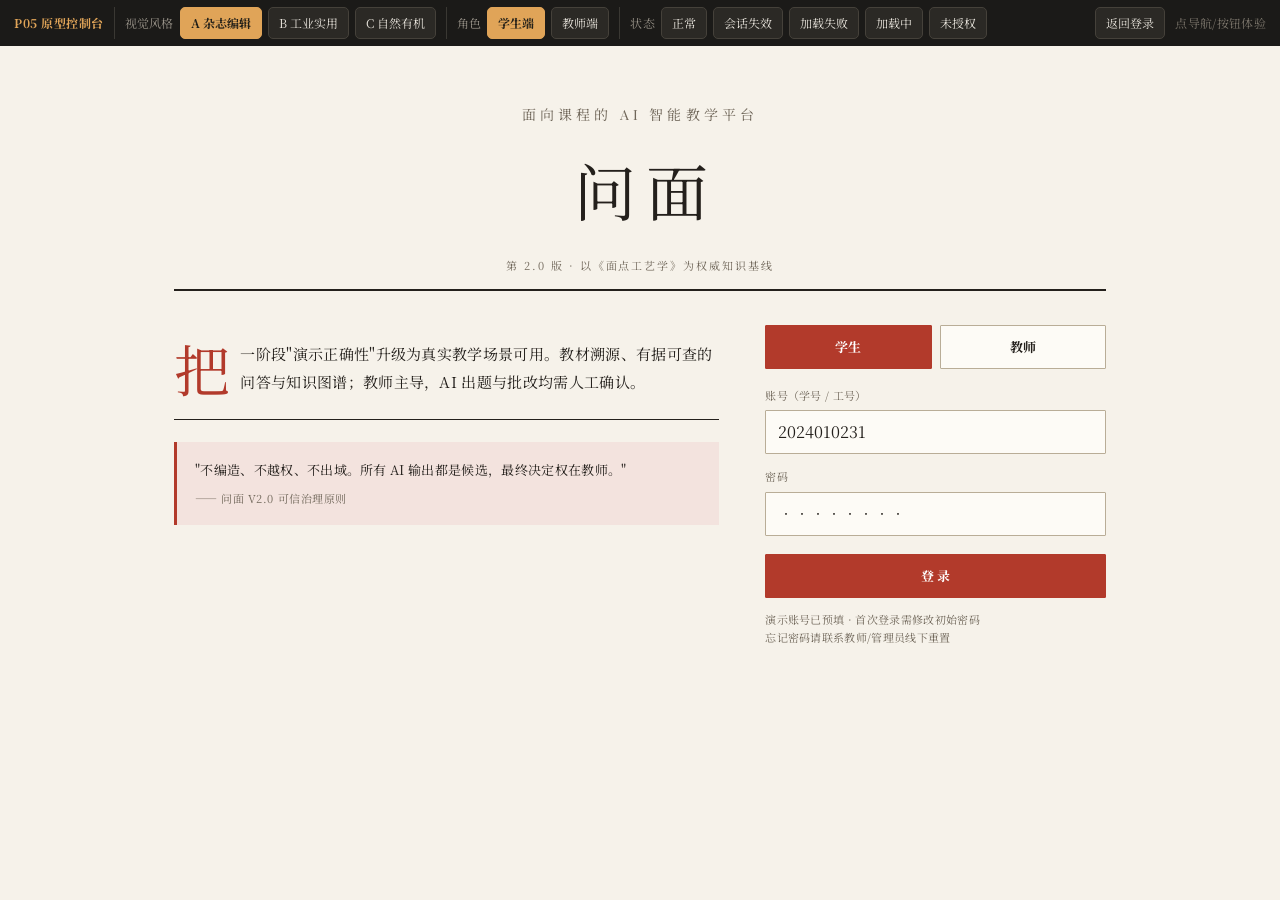
==== commit fcccc83a: "docs: P05 R2 - redesign 3 truly distinct visual styles (editorial/industrial/organic) via frontend-d" ====
--- a/prototype/index.html
+++ b/prototype/index.html
@@ -3,917 +3,17 @@
 <head>
 <meta charset="utf-8">
 <meta name="viewport" content="width=device-width, initial-scale=1">
-<title>问面 V2.0 · 交互原型（P05）</title>
-<style>
-/* ============ 基础重置 ============ */
-*,*::before,*::after{box-sizing:border-box}
-html,body{margin:0;padding:0;height:100%}
-body{font-family:-apple-system,BlinkMacSystemFont,"Segoe UI","PingFang SC","Microsoft YaHei",sans-serif;
-  -webkit-font-smoothing:antialiased;color:#1e2a26;background:#f4f6f5;font-size:14px;line-height:1.5}
-button{font-family:inherit;cursor:pointer;border:none;background:none;color:inherit}
-a{color:inherit;text-decoration:none}
-.svg-ico{width:18px;height:18px;display:inline-block;vertical-align:-4px;flex:none}
-
-/* ============ 三套主题变量 ============ */
-body[data-scheme="A"]{
-  --brand:#1b5e4a; --brand-2:#25775e; --brand-soft:#e7f1ec; --brand-ink:#0f3a2c;
-  --bg:#f3f6f4; --card:#ffffff; --text:#1d2b25; --muted:#6b7c74; --line:#dfe8e3;
-  --accent:#b5651d; --accent-soft:#fbf1e6; --ok:#1b7a4b; --warn:#b8791b; --danger:#b4342a;
-  --radius:10px; --shadow:0 1px 3px rgba(20,50,38,.08); --nav-bg:#1d4739; --nav-ink:#eaf4ef; --nav-sub:#b9d3c7;
-}
-body[data-scheme="B"]{
-  --brand:#3b5bdb; --brand-2:#5470e6; --brand-soft:#eef1fd; --brand-ink:#26357a;
-  --bg:#f6f8fc; --card:#ffffff; --text:#1b2340; --muted:#6b7394; --line:#e4e8f3;
-  --accent:#e8590c; --accent-soft:#fff1e9; --ok:#18864b; --warn:#c47c0c; --danger:#c02f27;
-  --radius:14px; --shadow:0 4px 16px rgba(40,60,130,.07); --nav-bg:#ffffff; --nav-ink:#26357a; --nav-sub:#6b7394;
-}
-body[data-scheme="C"]{
-  --brand:#d9480f; --brand-2:#e8622b; --brand-soft:#fff0e8; --brand-ink:#8a2f0b;
-  --bg:#fffaf5; --card:#ffffff; --text:#2b1d16; --muted:#8a6f5c; --line:#f0e2d5;
-  --accent:#2b8a3e; --accent-soft:#eaf6ec; --ok:#2b8a3e; --warn:#c47c0c; --danger:#b4342a;
-  --radius:18px; --shadow:0 6px 20px rgba(120,60,20,.08); --nav-bg:#fff4ec; --nav-ink:#7a3410; --nav-sub:#a06a49;
-}
-body{background:var(--bg);color:var(--text)}
-
-/* ============ 原型控制台（非产品界面） ============ */
-#devbar{position:fixed;top:0;left:0;right:0;z-index:9999;background:#111827;color:#e5e7eb;
-  display:flex;align-items:center;gap:10px;padding:8px 14px;font-size:12px;flex-wrap:wrap;box-shadow:0 2px 10px rgba(0,0,0,.25)}
-#devbar .tag{font-weight:700;color:#fbbf24;letter-spacing:.5px;margin-right:4px}
-#devbar .grp{display:flex;align-items:center;gap:6px;padding-left:10px;border-left:1px solid #374151}
-#devbar .lbl{color:#9ca3af}
-#devbar button{background:#1f2937;color:#e5e7eb;border:1px solid #374151;border-radius:6px;padding:4px 10px;font-size:12px}
-#devbar button:hover{background:#374151}
-#devbar button.on{background:#fbbf24;color:#111827;border-color:#fbbf24;font-weight:700}
-#devbar .spacer{flex:1}
-#devbar .hint{color:#6b7280}
-body{padding-top:44px}
-
-/* ============ 登录页 ============ */
-.login-wrap{min-height:calc(100vh - 44px);display:flex;align-items:center;justify-content:center;
-  background:linear-gradient(135deg,var(--brand-soft),var(--bg));padding:24px}
-.login-card{width:100%;max-width:920px;display:grid;grid-template-columns:1.05fr .95fr;
-  background:var(--card);border:1px solid var(--line);border-radius:calc(var(--radius) + 6px);overflow:hidden;box-shadow:var(--shadow)}
-.login-aside{background:var(--brand);color:#fff;padding:44px 38px;display:flex;flex-direction:column;justify-content:space-between}
-.login-aside h1{font-size:30px;margin:0 0 6px;font-weight:800;letter-spacing:1px}
-.login-aside .sub{opacity:.85;font-size:14px;line-height:1.7}
-.login-aside .feat{margin-top:28px;display:grid;gap:12px}
-.login-aside .feat div{display:flex;gap:10px;align-items:center;opacity:.95;font-size:13px}
-.login-aside .dot{width:7px;height:7px;border-radius:50%;background:#fff;opacity:.9;flex:none}
-.login-aside .foot{font-size:12px;opacity:.7}
-.login-form{padding:44px 38px;display:flex;flex-direction:column;justify-content:center}
-.login-form h2{margin:0 0 4px;font-size:22px}
-.login-form .desc{color:var(--muted);margin:0 0 26px;font-size:13px}
-.field{margin-bottom:16px}
-.field label{display:block;font-size:12px;color:var(--muted);margin-bottom:6px}
-.field input{width:100%;padding:11px 12px;border:1px solid var(--line);border-radius:var(--radius);
-  background:var(--bg);color:var(--text);font-size:14px;outline:none}
-.field input:focus{border-color:var(--brand);box-shadow:0 0 0 3px var(--brand-soft)}
-.role-pick{display:flex;gap:8px;margin-bottom:20px}
-.role-pick button{flex:1;padding:10px;border:1px solid var(--line);border-radius:var(--radius);background:var(--bg);font-size:13px}
-.role-pick button.on{border-color:var(--brand);background:var(--brand-soft);color:var(--brand-ink);font-weight:700}
-.btn-primary{width:100%;padding:12px;border-radius:var(--radius);background:var(--brand);color:#fff;font-weight:700;font-size:14px}
-.btn-primary:hover{background:var(--brand-2)}
-.login-tip{margin-top:14px;font-size:12px;color:var(--muted);text-align:center;line-height:1.6}
-
-/* ============ 应用骨架 ============ */
-.shell{min-height:calc(100vh - 44px)}
-.appbar{height:58px;background:var(--card);border-bottom:1px solid var(--line);display:flex;align-items:center;
-  gap:14px;padding:0 20px;position:sticky;top:44px;z-index:50}
-.logo{display:flex;align-items:center;gap:9px;font-weight:800;font-size:16px;color:var(--brand-ink)}
-.logo .mark{width:28px;height:28px;border-radius:8px;background:var(--brand);color:#fff;display:grid;place-items:center;font-size:14px}
-.appbar .search{margin-left:20px;flex:1;max-width:380px}
-.appbar .search input{width:100%;padding:8px 12px;border:1px solid var(--line);border-radius:20px;background:var(--bg);outline:none;font-size:13px;color:var(--text)}
-.appbar .spacer{flex:1}
-.chip-role{background:var(--brand-soft);color:var(--brand-ink);padding:5px 12px;border-radius:20px;font-size:12px;font-weight:700}
-.avatar{width:32px;height:32px;border-radius:50%;background:var(--brand);color:#fff;display:grid;place-items:center;font-size:13px;font-weight:700}
-.icon-btn{width:34px;height:34px;border-radius:8px;display:grid;place-items:center;color:var(--muted)}
-.icon-btn:hover{background:var(--bg)}
-
-.layout{display:flex;min-height:calc(100vh - 44px - 58px)}
-.sidebar{width:224px;flex:none;background:var(--nav-bg);color:var(--nav-ink);padding:16px 12px;display:flex;flex-direction:column;gap:2px}
-.sidebar .nav-h{font-size:11px;letter-spacing:1px;color:var(--nav-sub);padding:12px 12px 6px;text-transform:uppercase}
-.nav-item{display:flex;align-items:center;gap:11px;padding:10px 12px;border-radius:9px;font-size:13.5px;color:var(--nav-ink);width:100%;text-align:left}
-.nav-item:hover{background:rgba(255,255,255,.09)}
-.nav-item.on{background:var(--brand);color:#fff;font-weight:700}
-.nav-item .badge{margin-left:auto;background:var(--accent);color:#fff;font-size:11px;border-radius:20px;padding:1px 7px;min-width:18px;text-align:center}
-.sidebar .divider{height:1px;background:rgba(255,255,255,.12);margin:10px 6px}
-
-.main{flex:1;min-width:0;padding:24px 28px;overflow:auto}
-.page-head{display:flex;align-items:flex-end;justify-content:space-between;gap:16px;margin-bottom:20px}
-.page-head h1{font-size:22px;margin:0 0 4px;font-weight:800}
-.page-head p{margin:0;color:var(--muted);font-size:13px}
-.pill{display:inline-flex;align-items:center;gap:6px;padding:5px 11px;border-radius:20px;font-size:12px;background:var(--brand-soft);color:var(--brand-ink)}
-.pill.ok{background:#e6f4ea;color:var(--ok)}
-.pill.warn{background:var(--accent-soft);color:var(--warn)}
-.pill.danger{background:#fbe9e7;color:var(--danger)}
-.pill.gray{background:var(--bg);color:var(--muted)}
-
-/* ============ 卡片与网格 ============ */
-.grid{display:grid;gap:16px}
-.g-4{grid-template-columns:repeat(4,1fr)}
-.g-3{grid-template-columns:repeat(3,1fr)}
-.g-2{grid-template-columns:repeat(2,1fr)}
-.card{background:var(--card);border:1px solid var(--line);border-radius:var(--radius);padding:18px;box-shadow:var(--shadow)}
-.card h3{margin:0 0 12px;font-size:15px}
-.stat{display:flex;flex-direction:column;gap:6px}
-.stat .k{font-size:12px;color:var(--muted)}
-.stat .v{font-size:28px;font-weight:800;color:var(--brand-ink)}
-.stat .m{font-size:12px;color:var(--muted)}
-.stat .ic{width:36px;height:36px;border-radius:9px;background:var(--brand-soft);color:var(--brand);display:grid;place-items:center;margin-bottom:4px}
-.sec-title{font-size:15px;font-weight:800;margin:4px 0 12px;display:flex;align-items:center;gap:8px}
-.sec-title .more{margin-left:auto;font-size:12px;color:var(--brand);font-weight:600}
-
-/* 学习主页 heroes */
-.hero{background:linear-gradient(120deg,var(--brand),var(--brand-2));color:#fff;border-radius:calc(var(--radius) + 4px);
-  padding:22px 24px;display:flex;align-items:center;justify-content:space-between;gap:20px;margin-bottom:20px}
-.hero h2{margin:0 0 6px;font-size:21px}
-.hero p{margin:0;opacity:.9;font-size:13px}
-.hero .ring{width:74px;height:74px;border-radius:50%;display:grid;place-items:center;font-weight:800;font-size:18px;
-  background:conic-gradient(#fff 0 68%,rgba(255,255,255,.25) 68% 100%);position:relative;flex:none}
-.hero .ring span{width:58px;height:58px;border-radius:50%;background:var(--brand);display:grid;place-items:center;font-size:15px}
-.course-row{display:flex;gap:14px;align-items:center;padding:13px;border:1px solid var(--line);border-radius:var(--radius);background:var(--card)}
-.course-cover{width:64px;height:64px;border-radius:10px;flex:none;display:grid;place-items:center;color:#fff;font-weight:800;font-size:20px}
-.course-meta{flex:1;min-width:0}
-.course-meta h4{margin:0 0 5px;font-size:14px}
-.course-meta .sub{color:var(--muted);font-size:12px}
-.bar{height:6px;border-radius:6px;background:var(--line);overflow:hidden;margin-top:8px;max-width:260px}
-.bar>i{display:block;height:100%;background:var(--brand);border-radius:6px}
-.todo{display:flex;gap:12px;align-items:flex-start;padding:12px 0;border-bottom:1px dashed var(--line)}
-.todo:last-child{border-bottom:none}
-.todo .t-ic{width:34px;height:34px;border-radius:9px;background:var(--accent-soft);color:var(--accent);display:grid;place-items:center;flex:none}
-.todo .t-b{flex:1}
-.todo .t-b h4{margin:0 0 3px;font-size:13.5px}
-.todo .t-b .meta{font-size:12px;color:var(--muted)}
-.todo .go{font-size:12px;color:var(--brand);font-weight:700;white-space:nowrap}
-.notice{padding:10px 12px;border-radius:9px;background:var(--bg);font-size:12.5px;color:var(--muted);margin-bottom:8px}
-
-/* 知识详情 */
-.kd-head{display:flex;gap:16px;align-items:flex-start}
-.kd-body{flex:1}
-.kd-tags{display:flex;gap:6px;flex-wrap:wrap;margin:8px 0 0}
-.tag{font-size:11px;padding:3px 9px;border-radius:6px;background:var(--brand-soft);color:var(--brand-ink)}
-.src-card{background:var(--accent-soft);border:1px solid #f0dcbf;border-radius:var(--radius);padding:14px;font-size:13px;line-height:1.7}
-.src-card .lbl{font-weight:700;color:var(--accent);font-size:12px;margin-bottom:6px}
-.kd-grid{display:grid;grid-template-columns:1.6fr 1fr;gap:16px;margin-top:16px}
-.list-line{display:flex;gap:10px;align-items:center;padding:9px 0;border-bottom:1px solid var(--line);font-size:13px}
-.list-line:last-child{border:none}
-.list-line .idx{width:22px;height:22px;border-radius:6px;background:var(--bg);display:grid;place-items:center;font-size:11px;color:var(--muted);flex:none}
-
-/* ============ 三栏图谱 ============ */
-.graph-wrap{display:grid;grid-template-columns:230px 1fr 300px;gap:0;border:1px solid var(--line);border-radius:var(--radius);overflow:hidden;background:var(--card);height:560px}
-.graph-left{border-right:1px solid var(--line);padding:14px;overflow:auto}
-.graph-center{position:relative;background:
-  radial-gradient(circle,var(--line) 1px,transparent 1.2px);background-size:22px 22px;overflow:hidden}
-.graph-right{border-left:1px solid var(--line);padding:16px;overflow:auto}
-.graph-tools{position:absolute;top:12px;left:12px;right:12px;display:flex;gap:8px;flex-wrap:wrap;z-index:2}
-.graph-tools .tool{background:var(--card);border:1px solid var(--line);border-radius:8px;padding:6px 10px;font-size:12px;box-shadow:var(--shadow)}
-.graph-tools .tool.on{background:var(--brand);color:#fff;border-color:var(--brand)}
-.tree-item{padding:7px 8px;border-radius:7px;font-size:13px;display:flex;align-items:center;gap:7px;cursor:pointer}
-.tree-item:hover{background:var(--bg)}
-.tree-item.on{background:var(--brand-soft);color:var(--brand-ink);font-weight:700}
-.tree-item .tw{color:var(--muted);font-size:11px}
-.gnode{position:absolute;width:104px;padding:9px 6px;border-radius:12px;background:var(--card);border:2px solid var(--brand);
-  text-align:center;font-size:12px;box-shadow:var(--shadow);cursor:pointer;line-height:1.3}
-.gnode.sel{border-color:var(--accent);background:var(--accent-soft);transform:scale(1.06)}
-.gnode.dim{border-color:var(--line);color:var(--muted)}
-.gnode small{display:block;font-size:10px;color:var(--muted);margin-top:2px}
-.graph-legend{position:absolute;bottom:12px;left:12px;background:var(--card);border:1px solid var(--line);
-  border-radius:8px;padding:8px 10px;font-size:11px;box-shadow:var(--shadow)}
-.graph-legend span{display:inline-block;width:9px;height:9px;border-radius:50%;margin-right:5px;vertical-align:-1px}
-
-/* ============ 表格 / 题库 / 批改 ============ */
-.filter-bar{display:flex;gap:8px;flex-wrap:wrap;margin-bottom:14px}
-.filter-bar select,.filter-bar input{padding:8px 10px;border:1px solid var(--line);border-radius:8px;background:var(--card);color:var(--text);font-size:13px;outline:none}
-.q-list{display:flex;flex-direction:column;gap:10px}
-.q-item{border:1px solid var(--line);border-radius:var(--radius);padding:14px;background:var(--card);display:flex;gap:14px;align-items:flex-start}
-.q-item .q-main{flex:1}
-.q-item .q-stem{font-size:13.5px;margin-bottom:8px;line-height:1.6}
-.q-item .q-meta{display:flex;gap:8px;flex-wrap:wrap;align-items:center;font-size:11px;color:var(--muted)}
-.mini-btn{padding:5px 11px;border:1px solid var(--line);border-radius:7px;background:var(--card);font-size:12px}
-.mini-btn:hover{border-color:var(--brand)}
-.mini-btn.primary{background:var(--brand);color:#fff;border-color:var(--brand)}
-.mini-btn.danger{color:var(--danger);border-color:#ecc}
-.compose-grid{display:grid;grid-template-columns:1fr 1.1fr .9fr;gap:14px}
-.compose-col h4{margin:0 0 10px;font-size:13px;color:var(--muted)}
-.paper-q{padding:9px 10px;border:1px solid var(--line);border-radius:8px;margin-bottom:8px;font-size:12.5px;display:flex;gap:8px;align-items:center;background:var(--card)}
-.paper-q .score{margin-left:auto;display:flex;gap:4px;align-items:center}
-.paper-q input{width:46px;padding:4px 6px;border:1px solid var(--line);border-radius:6px;text-align:center;background:var(--bg);color:var(--text)}
-.grade-grid{display:grid;grid-template-columns:1.1fr 1fr;gap:16px}
-.ai-box{background:var(--brand-soft);border:1px solid var(--line);border-radius:var(--radius);padding:14px}
-.ai-box .lbl{font-size:12px;font-weight:700;color:var(--brand-ink);margin-bottom:8px;display:flex;align-items:center;gap:6px}
-.rubric-row{display:flex;gap:10px;align-items:center;padding:8px 0;border-bottom:1px solid var(--line);font-size:12.5px}
-.rubric-row .dim{flex:1}
-.rubric-row input{width:52px;padding:4px 6px;border:1px solid var(--line);border-radius:6px;text-align:center;background:var(--card);color:var(--text)}
-.final-score{font-size:26px;font-weight:800;color:var(--brand-ink)}
-
-/* ============ 异常态 ============ */
-.state-wrap{min-height:calc(100vh - 44px - 58px);display:grid;place-items:center;padding:24px}
-.state-card{max-width:460px;width:100%;background:var(--card);border:1px solid var(--line);border-radius:calc(var(--radius)+4px);
-  padding:34px;text-align:center;box-shadow:var(--shadow)}
-.state-ic{width:64px;height:64px;border-radius:50%;display:grid;place-items:center;margin:0 auto 18px;background:var(--brand-soft);color:var(--brand)}
-.state-ic.warn{background:var(--accent-soft);color:var(--accent)}
-.state-ic.danger{background:#fbe9e7;color:var(--danger)}
-.state-card h2{margin:0 0 10px;font-size:20px}
-.state-card p{color:var(--muted);font-size:13px;line-height:1.7;margin:0 0 22px}
-.state-card .btn-primary{width:auto;padding:11px 22px;margin:0 4px}
-.state-card .ghost{padding:11px 22px;border:1px solid var(--line);border-radius:var(--radius);font-size:13px}
-
-/* 骨架屏（加载中） */
-.skeleton{display:grid;gap:12px}
-.sk-line{height:14px;border-radius:6px;background:linear-gradient(90deg,var(--line),var(--bg),var(--line));background-size:200% 100%;animation:sh 1.2s infinite}
-@keyframes sh{0%{background-position:200% 0}100%{background-position:-200% 0}}
-
-/* 组卷蓝图统计数字 */
-.blueprint{display:grid;grid-template-columns:repeat(3,1fr);gap:8px;margin-top:10px}
-.bp{background:var(--bg);border-radius:8px;padding:10px;text-align:center}
-.bp .v{font-size:18px;font-weight:800;color:var(--brand-ink)}
-.bp .k{font-size:11px;color:var(--muted)}
-
-/* 响应式 */
-@media(max-width:1020px){.g-4{grid-template-columns:repeat(2,1fr)}.graph-wrap{grid-template-columns:180px 1fr}.graph-right{display:none}.compose-grid,.grade-grid,.kd-grid{grid-template-columns:1fr}}
-</style>
+<title>问面 V2.0 · P05 交互原型（三套视觉风格）</title>
+<link rel="preconnect" href="https://fonts.googleapis.com">
+<link rel="preconnect" href="https://fonts.gstatic.com" crossorigin>
+<link href="https://fonts.googleapis.com/css2?family=Playfair+Display:wght@400;700&family=Noto+Serif+SC:wght@400;700&family=Archivo+Black&family=IBM+Plex+Sans:wght@400;600&family=IBM+Plex+Mono&family=Fraunces:wght@400;700&family=Karla:wght@400;600&family=Noto+Sans+SC:wght@400;600&display=swap" rel="stylesheet">
+<link rel="stylesheet" href="styles/tokens.css">
+<link rel="stylesheet" href="styles/base.css">
+<link rel="stylesheet" href="styles/schemes.css">
 </head>
 <body data-scheme="A">
 <div id="devbar"></div>
 <div id="root"></div>
-
-<script>
-/* =========================================================
-   问面 V2.0 · P05 交互原型
-   状态驱动渲染；三套方案（A/B/C）、双角色、多页面、异常态
-   ========================================================= */
-const S = {
-  scheme: 'A',
-  role: 'student',      // student | teacher
-  page: 'login',        // 当前页面
-  logged: false,
-  forceState: null,     // 'expired' | 'loadfail' | 'forbidden' | 'loading'
-  toast: ''
-};
-
-const ICON = {
-  home:'<svg class="svg-ico" viewBox="0 0 24 24" fill="none" stroke="currentColor" stroke-width="2"><path d="M3 11l9-8 9 8"/><path d="M5 10v10h14V10"/></svg>',
-  book:'<svg class="svg-ico" viewBox="0 0 24 24" fill="none" stroke="currentColor" stroke-width="2"><path d="M4 4h7v16H4zM13 4h7v16h-7z"/></svg>',
-  graph:'<svg class="svg-ico" viewBox="0 0 24 24" fill="none" stroke="currentColor" stroke-width="2"><circle cx="6" cy="6" r="2.5"/><circle cx="18" cy="6" r="2.5"/><circle cx="12" cy="18" r="2.5"/><path d="M8 7l3 9M16 7l-3 9M8.5 6h7"/></svg>',
-  video:'<svg class="svg-ico" viewBox="0 0 24 24" fill="none" stroke="currentColor" stroke-width="2"><rect x="3" y="5" width="14" height="14" rx="2"/><path d="M17 10l4-3v10l-4-3z"/></svg>',
-  task:'<svg class="svg-ico" viewBox="0 0 24 24" fill="none" stroke="currentColor" stroke-width="2"><path d="M9 6h11M9 12h11M9 18h11"/><path d="M4 6l1 1 2-2M4 12l1 1 2-2M4 18l1 1 2-2"/></svg>',
-  bank:'<svg class="svg-ico" viewBox="0 0 24 24" fill="none" stroke="currentColor" stroke-width="2"><path d="M4 5h16v4H4zM4 11h16v4H4zM4 17h16v3H4z"/></svg>',
-  chart:'<svg class="svg-ico" viewBox="0 0 24 24" fill="none" stroke="currentColor" stroke-width="2"><path d="M4 20V10M10 20V4M16 20v-7M22 20H2"/></svg>',
-  user:'<svg class="svg-ico" viewBox="0 0 24 24" fill="none" stroke="currentColor" stroke-width="2"><circle cx="12" cy="8" r="4"/><path d="M4 21c0-4 3.5-6 8-6s8 2 8 6"/></svg>',
-  search:'<svg class="svg-ico" viewBox="0 0 24 24" fill="none" stroke="currentColor" stroke-width="2"><circle cx="11" cy="11" r="7"/><path d="M20 20l-4-4"/></svg>',
-  bell:'<svg class="svg-ico" viewBox="0 0 24 24" fill="none" stroke="currentColor" stroke-width="2"><path d="M6 9a6 6 0 0112 0c0 7 3 7 3 9H3c0-2 3-2 3-9z"/><path d="M10 21h4"/></svg>',
-  ai:'<svg class="svg-ico" viewBox="0 0 24 24" fill="none" stroke="currentColor" stroke-width="2"><rect x="5" y="5" width="14" height="14" rx="3"/><path d="M9 9h6v6H9z"/></svg>',
-  edit:'<svg class="svg-ico" viewBox="0 0 24 24" fill="none" stroke="currentColor" stroke-width="2"><path d="M4 20h4l10-10-4-4L4 16zM14 6l4 4"/></svg>',
-  clock:'<svg class="svg-ico" viewBox="0 0 24 24" fill="none" stroke="currentColor" stroke-width="2"><circle cx="12" cy="12" r="9"/><path d="M12 7v5l3 2"/></svg>'
-};
-
-/* ---------- 模拟数据（《面点工艺学》语境） ---------- */
-const DATA = {
-  courses:[
-    {name:'面点工艺学', term:'2026 秋', teacher:'王acct老师', progress:68, color:'var(--brand)'},
-    {name:'中式面点实训', term:'2026 秋', teacher:'李指导教师', progress:42, color:'var(--accent)'},
-    {name:'烘焙工艺基础', term:'2026 秋', teacher:'王acct老师', progress:15, color:'var(--brand-2)'}
-  ],
-  todos:[
-    {t:'第四章 水调面团 · 单元测验',m:'截止 11-28 23:59 · 剩余 2 天',ic:'task',page:'quiz'},
-    {t:'作业：和面温度控制实训报告',m:'截止 12-01 · 待提交',ic:'edit',page:'task'},
-    {t:'观看视频：揉面技法示范',m:'进度 45% · 继续学习',ic:'video',page:'videos'},
-    {t:'错题回顾：面团筋性判断（3 题）',m:'来源于上次测验',ic:'book',page:'knowledge'}
-  ],
-  knowledge:{
-    title:'水调面团的性质', tags:['知识点','第三章','难点'],
-    def:'水调面团是以水与面粉调制而成的面团，因水温不同分为冷水面、温水面和烫面，其面筋形成程度与制品特性差异显著。',
-    src:'《面点工艺学》第三章 第一节「水调面团的性质」，第 58–61 页。原文：水温直接影响面粉中蛋白质的变性与面筋的生成量……',
-    points:['冷水面筋力强、韧性好，适合水饺、面条','温水面可塑性适中，适合蒸饺、花卷','烫面面筋被破坏、柔软，适合烫面饺、烧卖'],
-    related:[
-      {ic:'graph',t:'关联知识：面筋形成机制',p:'graph'},
-      {ic:'video',t:'视频：水温对面团的影响（08:12）',p:'videos'},
-      {ic:'bank',t:'题目：水调面团分类（3 题）',p:'quiz'},
-      {ic:'book',t:'案例：澄面皮制作',p:'knowledge'}
-    ]
-  },
-  graphNodes:[
-    {id:'n1',t:'水调面团',x:150,y:150,c:'brand',d:'章节'},
-    {id:'n2',t:'冷水面',x:40,y:70,c:'ok',d:'知识点'},
-    {id:'n3',t:'温水面',x:250,y:70,c:'brand',d:'知识点'},
-    {id:'n4',t:'烫面',x:340,y:190,c:'accent',d:'知识点'},
-    {id:'n5',t:'面筋形成',x:150,y:290,c:'brand',d:'知识点'},
-    {id:'n6',t:'和面工艺',x:40,y:380,c:'ok',d:'工艺'},
-    {id:'n7',t:'水饺制品',x:300,y:380,c:'accent',d:'案例'}
-  ],
-  graphEdges:[['n1','n2'],['n1','n3'],['n1','n4'],['n1','n5'],['n5','n6'],['n2','n7']],
-  videos:[
-    {t:'和面工艺与水温控制',d:'12:36',tag:'已发布',cover:'var(--brand)',p:68},
-    {t:'揉面技法：三揉三醒',d:'08:54',tag:'已发布',cover:'var(--accent)',p:45},
-    {t:'烫面制品成型演示',d:'15:20',tag:'已发布',cover:'var(--brand-2)',p:0},
-    {t:'面团故障排查（草稿）',d:'--:--',tag:'草稿',cover:'var(--muted)',p:0}
-  ],
-  questions:[
-    {id:'Q-0231',stem:'下列关于冷水面团特性描述正确的是？',type:'单选',diff:'中等',chap:'第三章',status:'已审核',src:'教材 P58'},
-    {id:'Q-0232',stem:'水温超过 80°C 时，面粉蛋白质主要发生何种变化？',type:'单选',diff:'较难',chap:'第三章',status:'待审核',src:'AI 生成'},
-    {id:'Q-0233',stem:'简述温水面团的适用范围并说明理由。',type:'简答',diff:'中等',chap:'第三章',status:'草稿',src:'AI 生成'},
-    {id:'Q-0234',stem:'烫面面团适合制作下列哪类制品？',type:'单选',diff:'容易',chap:'第三章',status:'已审核',src:'教材 P60'}
-  ],
-  tchTodos:[
-    {n:'待审核候选题',v:12,ic:'bank',page:'bank'},
-    {n:'待批改作业',v:8,ic:'edit',page:'grade'},
-    {n:'待阅考试',v:3,ic:'task',page:'grade'},
-    {n:'学情待关注',v:5,ic:'chart',page:'analytics'}
-  ],
-  rubric:[
-    {dim:'操作规范',score:18,max:20,ai:'步骤完整，水温控制记录清晰'},
-    {dim:'面团状态',score:15,max:20,ai:'描述偏主观，需实物佐证'},
-    {dim:'安全卫生',score:10,max:10,ai:'符合规范'}
-  ]
-};
-</script>
-<script>
-/* =========================================================
-   渲染层
-   ========================================================= */
-function h(strings,...vals){return strings.reduce((a,s,i)=>a+s+(i<vals.length?vals[i]:''),'')}
-function el(id){return document.getElementById(id)}
-
-/* ---------- 控制台 ---------- */
-function renderDevbar(){
-  const sch=[['A','学院墨绿'],['B','现代靛蓝'],['C','暖橙活力']];
-  const st=[['','正常'],['expired','会话失效'],['loadfail','加载失败'],['forbidden','未授权'],['loading','加载中']];
-  el('devbar').innerHTML = h`
-    <span class="tag">P05 原型控制台</span>
-    <span class="grp"><span class="lbl">视觉方案</span>
-      ${sch.map(([k,n])=>`<button data-scheme="${k}" class="${S.scheme===k?'on':''}">${k}·${n}</button>`).join('')}
-    </span>
-    <span class="grp"><span class="lbl">角色</span>
-      <button data-role="student" class="${S.role==='student'?'on':''}">学生端</button>
-      <button data-role="teacher" class="${S.role==='teacher'?'on':''}">教师端</button>
-    </span>
-    <span class="grp"><span class="lbl">状态演示</span>
-      ${st.map(([k,n])=>`<button data-state="${k}" class="${S.forceState===k?'on':''}">${n}</button>`).join('')}
-    </span>
-    <span class="spacer"></span>
-    <button data-go="login">返回登录</button>
-    <span class="hint">点导航/按钮体验 · 异常态可切回正常</span>`;
-}
-
-/* ---------- 登录页 ---------- */
-function viewLogin(){
-  return h`<div class="login-wrap"><div class="login-card">
-    <div class="login-aside">
-      <div><h1>问面</h1><div class="sub">面向课程的 AI 智能教学平台<br>以《面点工艺学》为权威知识基线</div>
-        <div class="feat">
-          <div><i class="dot"></i> 教材溯源 · 有据可查的问答与知识图谱</div>
-          <div><i class="dot"></i> 教师主导 · AI 出题/批改均需人工确认</div>
-          <div><i class="dot"></i> 学情闭环 · 学习、测验、实训一体贯通</div>
-        </div>
-      </div>
-      <div class="foot">V2.0 · 本机教学演示环境</div>
-    </div>
-    <div class="login-form">
-      <h2>登录工作台</h2>
-      <p class="desc">首次使用请联系管理员开通账号（学号或教师工号）</p>
-      <div class="role-pick">
-        <button data-role="student" class="${S.role==='student'?'on':''}">学生登录</button>
-        <button data-role="teacher" class="${S.role==='teacher'?'on':''}">教师登录</button>
-      </div>
-      <div class="field"><label>账号（学号 / 工号）</label>
-        <input value="${S.role==='student'?'2024010231':'T0086'}" placeholder="请输入学号或工号"></div>
-      <div class="field"><label>密码</label><input type="password" value="demo1234" placeholder="请输入密码"></div>
-      <button class="btn-primary" data-act="login">登 录</button>
-      <div class="login-tip">演示账号已预填，直接登录即可体验<br>忘记密码请联系教师/管理员线下重置</div>
-    </div>
-  </div></div>`;
-}
-
-/* ---------- 导航定义 ---------- */
-const NAV = {
-  student:[
-    ['home','学习首页','home'],['courses','我的课程','book'],['knowledge','知识详情','book'],
-    ['graph','知识图谱','graph'],['videos','教学视频','video'],['quiz','练习测评','task'],['task','我的任务','edit']
-  ],
-  teacher:[
-    ['home','工作台首页','home'],['courses','课程班级','book'],['knowledge','知识与资源','book'],
-    ['graph','图谱管理','graph'],['bank','题库','bank'],['ai-gen','AI 出题','ai'],
-    ['compose','组卷','edit'],['grade','作业批改','edit'],['analytics','学情分析','chart'],['videos','视频管理','video']
-  ]
-};
-const PAGE_TITLE = {
-  home:['学习首页','今天的学习从这里开始'],courses:['我的课程','按学期查看你参与的课程'],
-  knowledge:['知识详情','水调面团的性质 · 第三章'],graph:['知识图谱','从局部关系理解知识脉络'],
-  videos:['教学视频','已发布资源与学习进度'],quiz:['练习测评','第四章单元测验'],task:['我的任务','待办与提交'],
-  bank:['题库','按课程 / 章节 / 状态检索'],['ai-gen']:['AI 辅助出题','候选题进入待审核，不直接入库'],
-  compose:['组卷','手动 / 规则 / AI 辅助'],grade:['作业批改','AI 建议与教师终评分分离'],
-  analytics:['学情分析','基于真实数据的班级学情']
-};
-
-/* ---------- 应用骨架 ---------- */
-function viewShell(content){
-  const isB = S.scheme==='B';
-  const nav = NAV[S.role];
-  const appbar = h`<header class="appbar">
-    <div class="logo"><span class="mark">问</span> 问面 · ${S.role==='student'?'学习端':'教师工作台'}</div>
-    ${!isB?`<div class="search">${ICON.search}<input placeholder="搜索课程 / 知识点 / 题目"></div>`:''}
-    <div class="spacer"></div>
-    <span class="chip-role">${S.role==='student'?'学生 · 2024010231':'教师 · 王acct'}</span>
-    <button class="icon-btn" data-act="bell">${ICON.bell}</button>
-    <div class="avatar">${S.role==='student'?'学':'师'}</div>
-    <button class="mini-btn" data-act="logout">退出</button>
-  </header>`;
-
-  if(isB){
-    // 方案 B：顶部横向导航（与现代 SaaS 风格一致）
-    return h`<div class="shell">${appbar}
-      <nav style="display:flex;gap:4px;padding:10px 20px;background:var(--card);border-bottom:1px solid var(--line);overflow:auto">
-        ${nav.map(([k,n,ic])=>`<button class="nav-item ${S.page===k?'on':''}" data-go="${k}" style="width:auto;white-space:nowrap">${ICON[ic]} ${n}</button>`).join('')}
-      </nav>
-      <div class="main">${content}</div></div>`;
-  }
-  // 方案 A / C：左侧栏
-  return h`<div class="shell">${appbar}<div class="layout">
-    <aside class="sidebar">
-      <div class="nav-h">${S.role==='student'?'学习空间':'教学空间'}</div>
-      ${nav.map(([k,n,ic])=>{
-        const badge = (S.role==='teacher'&&k==='bank')?'12':(S.role==='student'&&k==='task')?'4':'';
-        return `<button class="nav-item ${S.page===k?'on':''}" data-go="${k}">${ICON[ic]} ${n}${badge?`<span class="badge">${badge}</span>`:''}</button>`;
-      }).join('')}
-      <div class="divider"></div>
-      <button class="nav-item" data-act="settings">${ICON.user} 个人设置</button>
-    </aside>
-    <div class="main">${content}</div>
-  </div></div>`;
-}
-/* ---------- 页面内容 ---------- */
-function pageHead(p){
-  const t = (p==='home'&&S.role==='teacher')?['工作台首页','按授权范围汇总你的教学待办']:(PAGE_TITLE[p]||['问面','']);
-  return h`<div class="page-head"><div><h1>${t[0]}</h1><p>${t[1]}</p></div>
-    <div style="display:flex;gap:8px;align-items:center">
-      <span class="pill gray">数据口径：实时 · ${new Date().toLocaleTimeString('zh-CN',{hour:'2-digit',minute:'2-digit'})}</span>
-    </div></div>`;
-}
-
-function pStudentHome(){
-  return h`${pageHead('home')}
-  <div class="hero"><div><h2>下午好，同学</h2>
-    <p>本周有 <b>2 项待办</b> 即将截止，建议先完成《水调面团》单元测验。</p></div>
-    <div class="ring"><span>68%</span></div></div>
-  <div class="grid g-4" style="margin-bottom:18px">
-    <div class="card stat"><div class="ic">${ICON.book}</div><div class="k">在学课程</div><div class="v">3</div><div class="m">本学期</div></div>
-    <div class="card stat"><div class="ic">${ICON.task}</div><div class="k">待办任务</div><div class="v">4</div><div class="m">2 项近截止</div></div>
-    <div class="card stat"><div class="ic">${ICON.video}</div><div class="k">视频进度</div><div class="v">56%</div><div class="m">已看 3 / 6</div></div>
-    <div class="card stat"><div class="ic">${ICON.chart}</div><div class="k">平均正确率</div><div class="v">82%</div><div class="m">近 4 次测评</div></div>
-  </div>
-  <div class="grid g-2">
-    <div class="card"><h3>我的课程</h3>
-      ${DATA.courses.map(c=>h`<div class="course-row" style="margin-bottom:12px">
-        <div class="course-cover" style="background:${c.color}">面</div>
-        <div class="course-meta"><h4>${c.name}</h4><div class="sub">${c.term} · ${c.teacher}</div>
-          <div class="bar"><i style="width:${c.progress}%"></i></div></div>
-        <button class="mini-btn" data-go="courses">进入</button>
-      </div>`).join('')}
-    </div>
-    <div>
-      <div class="card" style="margin-bottom:16px"><h3>待办与提醒</h3>
-        ${DATA.todos.map(t=>h`<div class="todo">
-          <div class="t-ic">${ICON[t.ic]}</div><div class="t-b"><h4>${t.t}</h4><div class="meta">${t.m}</div></div>
-          <button class="go" data-go="${t.page}">前往 →</button>
-        </div>`).join('')}
-      </div>
-      <div class="card"><h3>公告</h3>
-        <div class="notice">「水调面团」章节新增 2 个案例与 1 段操作视频，可在知识详情查看。</div>
-        <div class="notice">第四章测验将于 11-28 23:59 截止，请留意时间。</div>
-      </div>
-    </div>
-  </div>
-  <div style="margin-top:14px;font-size:11px;color:var(--muted)">
-    说明：本页仅呈现学习主内容，未混入账号技术字段与调试信息；已会话失效态请通过上方控制台切换查看。
-  </div>`;
-}
-
-function pCourses(){
-  return h`${pageHead('courses')}
-  <div class="filter-bar"><input placeholder="搜索课程"><select><option>2026 秋</option><option>2026 春</option></select>
-    <select><option>全部状态</option><option>进行中</option><option>已结束</option></select></div>
-  <div class="grid g-3">
-  ${DATA.courses.map((c,i)=>h`<div class="card">
-    <div style="height:96px;border-radius:10px;background:${c.color};display:grid;place-items:center;color:#fff;font-size:22px;font-weight:800;margin-bottom:14px">${['水','实','烘'][i]}</div>
-    <h3>${c.name}</h3><div class="sub" style="color:var(--muted);font-size:12px">${c.term} · ${c.teacher}</div>
-    <div class="bar" style="max-width:none"><i style="width:${c.progress}%"></i></div>
-    <div style="font-size:12px;color:var(--muted);margin:6px 0 14px">学习进度 ${c.progress}%</div>
-    <button class="mini-btn primary" data-go="knowledge">进入课程</button>
-  </div>`).join('')}
-  </div>`;
-}
-
-function pKnowledge(){
-  const k=DATA.knowledge;
-  return h`${pageHead('knowledge')}
-  <div class="card">
-    <div class="kd-head"><div class="kd-body">
-      <h3 style="margin:0;font-size:19px">${k.title}</h3>
-      <div class="kd-tags">${k.tags.map(t=>`<span class="tag">${t}</span>`).join('')}</div>
-    </div><span class="pill ok">已学习</span></div>
-    <p style="margin:16px 0;line-height:1.8">${k.def}</p>
-    <div class="src-card"><div class="lbl">教材依据 · 可溯源</div>${k.src}
-      <div style="margin-top:10px"><button class="mini-btn" data-go="knowledge">定位到原文 →</button></div></div>
-  </div>
-  <div class="kd-grid">
-    <div class="card"><h3>核心要点</h3>
-      ${k.points.map((p,i)=>h`<div class="list-line"><span class="idx">${i+1}</span><span>${p}</span></div>`).join('')}
-      <div style="margin-top:14px"><span class="pill warn">证据不足处已标注「待核实」，不臆造</span></div>
-    </div>
-    <div class="card"><h3>关联资源</h3>
-      ${k.related.map(r=>h`<div class="list-line"><span class="idx">${ICON[r.ic]}</span>
-        <span>${r.t}</span><button class="go" style="margin-left:auto;color:var(--brand);font-size:12px" data-go="${r.p}">→</button></div>`).join('')}
-    </div>
-  </div>`;
-}
-
-function pGraph(){
-  const nodes=DATA.graphNodes, edges=DATA.graphEdges;
-  const find=id=>nodes.find(n=>n.id===id);
-  const lines=edges.map(([a,b])=>{
-    const n1=find(a),n2=find(b);
-    const x1=n1.x+52,y1=n1.y+26,x2=n2.x+52,y2=n2.y+26;
-    return `<line x1="${x1}" y1="${y1}" x2="${x2}" y2="${y2}" stroke="var(--brand)" stroke-width="2" opacity=".45"/>`;
-  }).join('');
-  return h`${pageHead('graph')}
-  <div class="graph-wrap">
-    <div class="graph-left"><h3 style="font-size:14px;margin:0 0 10px">课程结构 / 搜索</h3>
-      <input placeholder="搜索节点 / 别名" style="width:100%;padding:8px 10px;border:1px solid var(--line);border-radius:8px;background:var(--bg);color:var(--text);margin-bottom:12px">
-      ${['第三章 水调面团','3.1 水调面团的性质','3.2 面筋形成机制','3.3 水温与面团','第四章 发酵面团'].map((t,i)=>
-        `<div class="tree-item ${i===1?'on':''}"><span class="tw">${i===0?'▾':'·'}</span>${t}</div>`).join('')}
-      <div style="margin-top:14px;font-size:11px;color:var(--muted);line-height:1.6">
-        默认仅加载局部子图，不铺开全量节点。列表视图可在无需画布时使用。</div>
-      <button class="mini-btn" style="margin-top:10px;width:100%" data-act="listview">切换到列表视图</button>
-    </div>
-    <div class="graph-center" id="gcenter">
-      <div class="graph-tools">
-        <button class="tool on">一层</button><button class="tool">两层</button><button class="tool">收起</button>
-        <button class="tool">关系筛选 ▾</button><button class="tool">路径</button><button class="tool">重置</button>
-      </div>
-      <svg style="position:absolute;inset:0;width:100%;height:100%">${lines}</svg>
-      ${nodes.map(n=>`<div class="gnode ${n.id==='n1'?'sel':''}" style="left:${n.x}px;top:${n.y}px;border-color:var(--${n.c==='brand'?'brand':n.c==='ok'?'ok':'accent'})" data-node="${n.id}">
-        ${n.t}<small>${n.d}</small></div>`).join('')}
-      <div class="graph-legend"><span style="background:var(--brand)"></span>知识点
-        <span style="background:var(--ok)"></span>工艺 <span style="background:var(--accent)"></span>案例</div>
-    </div>
-    <div class="graph-right">
-      <div class="pill ok" style="margin-bottom:10px">已发布关系</div>
-      <h3 style="margin:0 0 6px;font-size:16px">水调面团</h3>
-      <div style="font-size:12px;color:var(--muted)">章节 · 第三章</div>
-      <p style="font-size:13px;line-height:1.7;margin:14px 0">以水与面粉调制的面团，按水温分为冷水面、温水面、烫面。教材来源：第三章第一节。</p>
-      <div style="font-size:12px;font-weight:700;margin-bottom:6px">相邻关系（来源可查）</div>
-      ${['冷水面 · 包含','面筋形成 · 相关','和面工艺 · 应用于'].map(r=>`<div class="list-line">${r}</div>`).join('')}
-      <button class="mini-btn primary" style="margin-top:14px;width:100%" data-go="knowledge">打开知识详情</button>
-    </div>
-  </div>
-  <div style="margin-top:12px;font-size:11px;color:var(--muted)">说明：三栏布局（左课程树/搜索 · 中关系画布 · 右详情）。节点数据由统一图谱模型提供，G6 仅负责渲染；关系含来源与审核状态。</div>`;
-}
-
-function pVideos(){
-  return h`${pageHead('videos')}
-  <div class="filter-bar"><input placeholder="搜索视频标题"><select><option>全部章节</option><option>第三章 水调面团</option></select>
-    ${S.role==='teacher'?'<button class="mini-btn primary" data-act="upload">上传视频</button>':''}</div>
-  <div class="grid g-2">
-  ${DATA.videos.map(v=>h`<div class="card">
-    <div style="height:130px;border-radius:10px;background:${v.cover};display:grid;place-items:center;color:#fff;margin-bottom:12px;position:relative">
-      <span style="font-size:34px">▶</span>
-      <span style="position:absolute;right:10px;bottom:10px;background:rgba(0,0,0,.45);padding:2px 7px;border-radius:5px;font-size:11px">${v.d}</span>
-      <span style="position:absolute;left:10px;top:10px;background:rgba(255,255,255,.9);color:#333;padding:2px 8px;border-radius:5px;font-size:11px">${v.tag}</span>
-    </div>
-    <h3 style="font-size:14px;margin:0 0 8px">${v.t}</h3>
-    ${v.tag==='已发布'?`<div class="bar" style="max-width:none"><i style="width:${v.p}%"></i></div>
-      <div style="font-size:12px;color:var(--muted);margin:6px 0 12px">学习进度 ${v.p}% · 绑定本人账号</div>`:
-      `<div style="font-size:12px;color:var(--warn);margin:6px 0 12px">草稿状态 · 学生端不可见</div>`}
-    <button class="mini-btn ${v.tag==='已发布'?'primary':''}" data-act="play">${v.tag==='已发布'?'播放/续看':'预览'}</button>
-  </div>`).join('')}
-  </div>`;
-}
-
-function pQuiz(){
-  return h`${pageHead('quiz')}
-  <div class="card" style="margin-bottom:16px;display:flex;align-items:center;gap:18px;flex-wrap:wrap">
-    <span class="pill warn">${ICON.clock} 时限 30 分钟</span>
-    <span>共 10 题 · 已答 3 题</span><span class="pill">自动保存已作答</span>
-    <span class="spacer" style="flex:1"></span><button class="mini-btn primary" data-act="submit">确认交卷</button>
-  </div>
-  <div class="card">
-    <h3>第 4 题（单选）</h3>
-    <p style="line-height:1.7">冷水面团与烫面面团相比，其主要区别在于：</p>
-    ${['A. 用水量不同','B. 水温导致面筋形成程度不同','C. 面粉品牌不同','D. 搅拌时间不同'].map((o,i)=>
-      `<label class="list-line" style="cursor:pointer"><input type="radio" name="q4" ${i===1?'checked':''}> ${o}</label>`).join('')}
-    <div style="margin-top:16px;display:flex;gap:8px">
-      <button class="mini-btn" data-act="prev">上一题</button><button class="mini-btn primary" data-act="next">下一题</button>
-      <span style="margin-left:auto;font-size:12px;color:var(--muted)">交卷前可修改答案，重复提交不会重复计分</span>
-    </div>
-  </div>`;
-}
-
-function pTask(){
-  return h`${pageHead('task')}
-  <div class="card">
-    ${DATA.todos.map((t,i)=>h`<div class="todo"><div class="t-ic">${ICON[t.ic]}</div>
-      <div class="t-b"><h4>${t.t}</h4><div class="meta">${t.m}</div></div>
-      ${i===1?'<button class="mini-btn primary" data-act="submit-work">提交作业</button>':
-        `<button class="go" data-go="${t.page}">前往 →</button>`}</div>`).join('')}
-  </div>`;
-}
-function pTeacherHome(){
-  return h`${pageHead('home')}
-  <div class="hero"><div><h2>工作台概览</h2><p>按授权范围汇总待办：待审核 12 · 待批改 8 · 待阅 3 · 学情提醒 5。</p></div>
-    <span class="pill" style="background:rgba(255,255,255,.2);color:#fff">2026 秋 · 面点工艺学</span></div>
-  <div class="grid g-4" style="margin-bottom:18px">
-    ${DATA.tchTodos.map(t=>h`<div class="card stat" data-go="${t.page}" style="cursor:pointer">
-      <div class="ic">${ICON[t.ic]}</div><div class="k">${t.n}</div><div class="v">${t.v}</div><div class="m">点击进入处理 →</div></div>`).join('')}
-  </div>
-  <div class="grid g-2">
-    <div class="card"><h3>快捷操作</h3>
-      <div style="display:grid;grid-template-columns:1fr 1fr;gap:10px">
-        <button class="mini-btn primary" data-go="ai-gen">AI 辅助出题</button>
-        <button class="mini-btn" data-go="compose">组卷</button>
-        <button class="mini-btn" data-go="grade">批改作业</button>
-        <button class="mini-btn" data-go="analytics">查看学情</button>
-      </div>
-      <div style="margin-top:16px;font-size:12px;color:var(--muted);line-height:1.6">
-        AI 生成的题目与评分均为候选/建议，需教师确认后方可发布。</div>
-    </div>
-    <div class="card"><h3>近期动态</h3>
-      <div class="notice">候选题 Q-0232 等待审核（来源：AI 生成，含教材依据）</div>
-      <div class="notice">2026 秋 · 面点工艺学 · 作业提交截止 12-01</div>
-      <div class="notice">图谱新增 3 条关系待审核，未审核不进学生端</div>
-    </div>
-  </div>`;
-}
-
-function pBank(){
-  return h`${pageHead('bank')}
-  <div class="filter-bar">
-    <input placeholder="搜索题干 / 编号"><select><option>课程：面点工艺学</option></select>
-    <select><option>章节：全部</option><option>第三章</option></select>
-    <select><option>题型：全部</option><option>单选</option><option>简答</option></select>
-    <select><option>状态：全部</option><option>已审核</option><option>待审核</option><option>草稿</option></select>
-    <button class="mini-btn primary" data-go="ai-gen">AI 出题</button>
-  </div>
-  <div class="q-list">
-  ${DATA.questions.map(q=>h`<div class="q-item">
-    <div class="q-main"><div class="q-stem"><b>${q.id}</b> ${q.stem}</div>
-      <div class="q-meta"><span class="pill gray">${q.type}</span><span class="pill gray">难度 ${q.diff}</span>
-        <span>${q.chap}</span><span>来源：${q.src}</span>
-        <span class="pill ${q.status==='已审核'?'ok':q.status==='待审核'?'warn':'gray'}">${q.status}</span></div>
-    </div>
-    <div style="display:flex;flex-direction:column;gap:6px">
-      <button class="mini-btn" data-act="preview">预览</button>
-      ${q.status==='待审核'?`<button class="mini-btn primary" data-act="approve">通过</button>
-        <button class="mini-btn danger" data-act="reject">退回</button>`:''}
-    </div>
-  </div>`).join('')}
-  </div>
-  <div style="margin-top:12px;font-size:11px;color:var(--muted)">审核操作全部留痕；无教材证据的题目标记风险，不伪造引用。</div>`;
-}
-
-function pAiGen(){
-  return h`${pageHead('ai-gen')}
-  <div class="card" style="margin-bottom:16px"><h3>生成参数</h3>
-    <div class="grid g-4">
-      <div class="field" style="margin:0"><label>章节</label><select style="width:100%;padding:9px;border:1px solid var(--line);border-radius:8px;background:var(--bg);color:var(--text)"><option>第三章 水调面团</option></select></div>
-      <div class="field" style="margin:0"><label>题型</label><select style="width:100%;padding:9px;border:1px solid var(--line);border-radius:8px;background:var(--bg);color:var(--text)"><option>单选</option></select></div>
-      <div class="field" style="margin:0"><label>难度</label><select style="width:100%;padding:9px;border:1px solid var(--line);border-radius:8px;background:var(--bg);color:var(--text)"><option>中等</option></select></div>
-      <div class="field" style="margin:0"><label>题量</label><input value="5" style="width:100%;padding:8px 10px;border:1px solid var(--line);border-radius:8px;background:var(--bg);color:var(--text)"></div>
-    </div>
-    <div style="margin-top:14px"><button class="mini-btn primary" data-act="generate">${ICON.ai} 生成候选题</button>
-      <span style="margin-left:10px;font-size:12px;color:var(--muted)">候选题默认「草稿/待审核」，须逐题审核后入库</span></div>
-  </div>
-  <div class="card"><h3>生成结果（候选）</h3>
-    <div class="q-item"><div class="q-main"><div class="q-stem">水温超过 80°C 时，面粉蛋白质主要发生何种变化？</div>
-      <div class="q-meta"><span class="pill warn">待审核</span><span>教材依据：第三章 P59</span><span class="pill ok">有证据</span></div></div>
-      <button class="mini-btn primary" data-act="approve">审核通过</button></div>
-    <div class="q-item"><div class="q-main"><div class="q-stem">请推测某品牌面粉的最佳和面时间。</div>
-      <div class="q-meta"><span class="pill danger">风险</span><span>无教材证据 · 需教师补充</span></div></div>
-      <button class="mini-btn danger" data-act="reject">退回</button></div>
-  </div>`;
-}
-
-function pCompose(){
-  const qs=[['1','单选','第三章 水调面团','5'],['2','单选','面筋形成机制','5'],['3','简答','水温与面团性质','10'],['4','单选','烫面制品','5']];
-  return h`${pageHead('compose')}
-  <div class="filter-bar"><button class="mini-btn on">手动组卷</button><button class="mini-btn" data-act="rule">规则组卷</button>
-    <button class="mini-btn" data-act="ai-compose">AI 辅助</button><span class="spacer" style="flex:1"></span>
-    <button class="mini-btn primary" data-act="preview-paper">预览并发布</button></div>
-  <div class="compose-grid">
-    <div class="card"><h4>题库筛选</h4><input placeholder="搜索题目" style="width:100%;padding:8px;border:1px solid var(--line);border-radius:8px;background:var(--bg);color:var(--text)">
-      ${DATA.questions.slice(0,3).map(q=>`<div class="paper-q" style="margin-top:8px">${q.id} ${q.stem.slice(0,12)}…<button class="mini-btn" data-act="add-q" style="margin-left:auto">＋</button></div>`).join('')}
-    </div>
-    <div class="card"><h4>试卷结构（可上下调整）</h4>
-      ${qs.map(([n,ty,ch,sc],i)=>h`<div class="paper-q">
-        <span class="idx" style="color:var(--muted)">${n}</span><span>${ty} · ${ch}</span>
-        <span class="score"><button class="mini-btn" data-act="up">↑</button><button class="mini-btn" data-act="down">↓</button>
-          <input value="${sc}" data-score> 分</span></div>`).join('')}
-    </div>
-    <div class="card"><h4>蓝图统计</h4>
-      <div class="blueprint"><div class="bp"><div class="v" id="totalScore">25</div><div class="k">总分</div></div>
-        <div class="bp"><div class="v">4</div><div class="k">题量</div></div>
-        <div class="bp"><div class="v">2</div><div class="k">知识点覆盖</div></div></div>
-      <div style="margin-top:14px;font-size:12px;color:var(--muted);line-height:1.6">
-        发布前强制校验：总分一致、题目均为已审核、对象与时间有效；发布后生成不可变试卷快照。</div>
-      <div style="margin-top:10px"><span class="pill ok">校验通过</span></div>
-    </div>
-  </div>`;
-}
-
-function pGrade(){
-  const total=DATA.rubric.reduce((s,r)=>s+r.score,0);
-  return h`${pageHead('grade')}
-  <div class="grade-grid">
-    <div class="card"><h3>学生提交（原件保留）</h3>
-      <div class="src-card" style="background:var(--bg);border-color:var(--line)">
-        <div class="lbl" style="color:var(--brand)">实训报告：和面温度控制</div>
-        学号 2024010231 · 提交于 11-23 21:40<br><br>
-        实验记录：冷水（20°C）面团筋性较强……烫面（90°C）面团柔软，操作性……（学生原文完整保留，AI 不覆盖）
-      </div>
-      <div style="margin-top:14px"><span class="pill gray">原件版本 v2</span> <span class="pill warn">迟交 1 天</span></div>
-    </div>
-    <div>
-      <div class="ai-box"><div class="lbl">${ICON.ai} AI 批改建议（模型 v2 · Prompt v1.3）</div>
-        ${DATA.rubric.map(r=>h`<div class="rubric-row"><span class="dim">${r.dim}</span>
-          <span style="color:var(--muted);font-size:12px">建议 ${r.score}/${r.max}</span>
-          <input value="${r.score}" data-grade> </div>`).join('')}
-        <div style="font-size:12px;color:var(--muted);margin-top:8px">图像/视频评价仅描述可观察证据，不臆断口味、香气、内部组织。</div>
-      </div>
-      <div class="card" style="margin-top:14px"><h3>教师终评分</h3>
-        <div style="display:flex;align-items:center;gap:14px">
-          <div class="final-score" id="finalScore">${total}</div><span style="color:var(--muted)">/ 50</span>
-          <span class="pill warn">草稿未发布</span></div>
-        <div class="field" style="margin-top:12px"><label>教师评语</label>
-          <textarea style="width:100%;height:60px;padding:8px;border:1px solid var(--line);border-radius:8px;background:var(--bg);color:var(--text)">面团状态描述建议补充实物照片佐证。</textarea></div>
-        <div style="display:flex;gap:8px"><button class="mini-btn" data-act="save-draft">保存草稿</button>
-          <button class="mini-btn primary" data-act="publish-grade">确认发布成绩</button></div>
-        <div style="font-size:11px;color:var(--muted);margin-top:8px">AI 建议可修改/拒绝；终评分由教师确认，发布后学生可见。</div>
-      </div>
-    </div>
-  </div>`;
-}
-
-function pAnalytics(){
-  return h`${pageHead('analytics')}
-  <div class="grid g-4" style="margin-bottom:16px">
-    <div class="card stat"><div class="k">班级平均正确率</div><div class="v">78%</div><div class="m">样本 32 人</div></div>
-    <div class="card stat"><div class="k">作业完成率</div><div class="v">86%</div><div class="m">截止 12-01</div></div>
-    <div class="card stat"><div class="k">待关注学生</div><div class="v">5</div><div class="m">薄弱点集中</div></div>
-    <div class="card stat"><div class="k">数据口径</div><div class="v" style="font-size:15px">真实数据</div><div class="m">更新于今日</div></div>
-  </div>
-  <div class="grid g-2">
-    <div class="card"><h3>知识点掌握分布 · 第三章</h3>
-      ${[['水调面团性质',82],['面筋形成机制',64],['水温与面团',71],['烫面制品',90]].map(([n,v])=>h`
-        <div style="margin-bottom:12px"><div style="display:flex;justify-content:space-between;font-size:12px"><span>${n}</span><span>${v}%</span></div>
-        <div class="bar" style="max-width:none"><i style="width:${v}%;background:${v<70?'var(--warn)':'var(--brand)'}"></i></div></div>`).join('')}
-    </div>
-    <div class="card"><h3>薄弱点（可跳转资源）</h3>
-      <div class="list-line">面筋形成机制 · 正确率 64%<button class="go" style="margin-left:auto;color:var(--brand)" data-go="knowledge">看知识详情 →</button></div>
-      <div class="list-line">水温与面团 · 正确率 71%<button class="go" style="margin-left:auto;color:var(--brand)" data-go="videos">看视频 →</button></div>
-      <div style="margin-top:12px;font-size:12px;color:var(--muted)">样本不足时显示样本数提示，不混入模拟数据。</div>
-    </div>
-  </div>`;
-}
-
-/* ---------- 异常态页面（回应 P00 截图问题） ---------- */
-function viewState(kind){
-  let ic='',title='',desc='',acts='';
-  if(kind==='expired'){
-    ic='<svg class="svg-ico" style="width:30px;height:30px" viewBox="0 0 24 24" fill="none" stroke="currentColor" stroke-width="2"><path d="M12 3l9 5-9 5-9-5z"/><path d="M3 13l9 5 9-5"/></svg>';
-    title='登录状态已失效';
-    desc='你的会话已过期，为保护学习数据请重新登录。登录后将从当前页面继续，不会丢失已作答内容。';
-    acts='<button class="btn-primary" data-act="relogin">重新登录</button><button class="ghost" data-act="back">返回上一页</button>';
-  } else if(kind==='loadfail'){
-    ic='<svg class="svg-ico" style="width:30px;height:30px" viewBox="0 0 24 24" fill="none" stroke="currentColor" stroke-width="2"><path d="M12 8v5M12 17h.01"/><circle cx="12" cy="12" r="9"/></svg>';
-    title='内容加载失败';
-    desc='网络或接口暂时不可用，请求未能完成（错误码 NET-503）。请稍后重试；若持续失败请联系管理员。';
-    acts='<button class="btn-primary" data-act="retry">重试加载</button><button class="ghost" data-act="back">返回首页</button>';
-  } else if(kind==='forbidden'){
-    ic='<svg class="svg-ico" style="width:30px;height:30px" viewBox="0 0 24 24" fill="none" stroke="currentColor" stroke-width="2"><circle cx="12" cy="12" r="9"/><path d="M5.6 5.6l12.8 12.8"/></svg>';
-    title='无权访问该内容';
-    desc='该资源不属于你授权的班级或课程范围，访问已被拒绝并记录。如需访问请联系教师开通权限。';
-    acts='<button class="btn-primary" data-act="back">返回我的首页</button>';
-  } else if(kind==='loading'){
-    ic=''; title=''; desc=''; acts='';
-  }
-  if(kind==='loading'){
-    return h`${pageHead(S.page)}<div class="card"><div class="skeleton">
-      <div class="sk-line" style="width:40%"></div><div class="sk-line" style="width:80%"></div>
-      <div class="sk-line" style="width:65%"></div><div class="sk-line" style="width:72%"></div></div>
-      <div style="margin-top:14px;font-size:12px;color:var(--muted)">正在加载内容…（加载失败将显示原因与重试入口，不长期停留在此状态）</div></div>`;
-  }
-  return h`<div class="state-wrap"><div class="state-card">
-    <div class="state-ic ${kind==='expired'?'':'warn'}">${ic}</div>
-    <h2>${title}</h2><p>${desc}</p><div>${acts}</div>
-    <div style="margin-top:18px;font-size:11px;color:var(--muted)">演示态：通过顶部「状态演示」可切回「正常」</div>
-  </div></div>`;
-}
-/* ---------- 路由分发 ---------- */
-function currentContent(){
-  if(S.forceState) return viewState(S.forceState);
-  switch(S.page){
-    case 'home': return S.role==='student'?pStudentHome():pTeacherHome();
-    case 'courses': return pCourses();
-    case 'knowledge': return pKnowledge();
-    case 'graph': return pGraph();
-    case 'videos': return pVideos();
-    case 'quiz': return pQuiz();
-    case 'task': return pTask();
-    case 'bank': return pBank();
-    case 'ai-gen': return pAiGen();
-    case 'compose': return pCompose();
-    case 'grade': return pGrade();
-    case 'analytics': return pAnalytics();
-    default: return pStudentHome();
-  }
-}
-
-/* ---------- Toast ---------- */
-function toast(msg){
-  let t=el('toast');
-  if(!t){t=document.createElement('div');t.id='toast';
-    t.style.cssText='position:fixed;bottom:24px;left:50%;transform:translateX(-50%);z-index:10000;background:#111827;color:#fff;padding:11px 20px;border-radius:10px;font-size:13px;box-shadow:0 8px 24px rgba(0,0,0,.3);transition:opacity .2s';
-    document.body.appendChild(t);}
-  t.textContent=msg;t.style.opacity='1';
-  clearTimeout(t._t);t._t=setTimeout(()=>{t.style.opacity='0'},2200);
-}
-
-/* ---------- 渲染入口 ---------- */
-function render(){
-  document.body.setAttribute('data-scheme',S.scheme);
-  renderDevbar();
-  if(!S.logged){ el('root').innerHTML=viewLogin(); return; }
-  el('root').innerHTML=viewShell(currentContent());
-}
-
-/* ---------- 事件委托 ---------- */
-document.addEventListener('click',e=>{
-  const b=e.target.closest('[data-scheme],[data-role],[data-state],[data-go],[data-act],[data-node]');
-  if(!b){return}
-  if(b.hasAttribute('data-scheme')){S.scheme=b.dataset.scheme;render();return}
-  if(b.hasAttribute('data-role')){
-    S.role=b.dataset.role;
-    if(!S.logged){render()}
-    else{S.page='home';render()}
-    return}
-  if(b.hasAttribute('data-state')){
-    S.forceState=b.dataset.state||null;render();return}
-  if(b.hasAttribute('data-node')){
-    toast('已选中节点：'+b.textContent.trim().split('\n')[0]+' · 右侧显示详情');return}
-  if(b.hasAttribute('data-go')){
-    const g=b.dataset.go;
-    if(g==='login'){S.logged=false;S.forceState=null;S.page='login';render();return}
-    S.page=g;S.forceState=null;render();return}
-  if(b.hasAttribute('data-act')){
-    const a=b.dataset.act;
-    switch(a){
-      case 'login': S.logged=true;S.forceState=null;S.page='home';render();toast('登录成功：'+(S.role==='student'?'学生学习端':'教师工作台'));break;
-      case 'logout': S.logged=false;S.page='login';render();toast('已退出，会话不可复用');break;
-      case 'relogin': S.forceState=null;render();toast('已重新登录，从原页面继续');break;
-      case 'back': S.forceState=null;render();break;
-      case 'retry': S.forceState=null;render();toast('重新加载成功');break;
-      case 'submit': case 'submit-work': toast('已提交，重复提交不会重复计分');break;
-      case 'approve': toast('已通过审核 · 操作已留痕（操作者/时间/对象）');break;
-      case 'reject': toast('已退回候选题 · 原因与操作已留痕');break;
-      case 'generate': toast('已生成 5 道候选题 · 均为待审核，未入库');break;
-      case 'preview': case 'preview-paper': case 'play': toast('预览/播放已触发（演示环境，无真实媒体）');break;
-      case 'upload': toast('上传入口已打开（演示）');break;
-      case 'listview': toast('已切换到列表视图 · 无需画布仍可浏览与审核');break;
-      case 'save-draft': toast('批改草稿已保存 · 未发布');break;
-      case 'publish-grade': toast('成绩已发布 · 学生端可见，更正值留痕');break;
-      case 'add-q': toast('已加入试卷 · 蓝图统计同步更新');break;
-      case 'rule': case 'ai-compose': toast(a==='rule'?'规则组卷：按蓝图自动抽题':'AI 辅助：仅用已审核题或标记候选');break;
-      case 'up': case 'down': toast('题目顺序已调整（支持键盘操作）');break;
-      case 'prev': case 'next': toast('已切换题目 · 作答自动保存');break;
-      case 'bell': toast('暂无新通知');break;
-      case 'settings': toast('个人设置（演示）');break;
-      default: toast('操作已触发：'+a);
-    }
-    return}
-});
-// 组卷分值联动总分
-document.addEventListener('input',e=>{
-  if(e.target.hasAttribute('data-score')){
-    let sum=0;document.querySelectorAll('[data-score]').forEach(i=>sum+=Number(i.value)||0);
-    const t=el('totalScore');if(t)t.textContent=sum;
-  }
-  if(e.target.hasAttribute('data-grade')){
-    let sum=0;document.querySelectorAll('[data-grade]').forEach(i=>sum+=Number(i.value)||0);
-    const t=el('finalScore');if(t)t.textContent=sum;
-  }
-});
-
-/* ---------- 启动（支持 hash 直达，便于体验与测试） ----------
-   格式：#scheme=A&role=student&page=home&logged=1&state=expired
-   state 取：expired|loadfail|forbidden|loading                     */
-(function initFromHash(){
-  const p = new URLSearchParams(location.hash.replace(/^#/,''));
-  if(p.get('scheme') && ['A','B','C'].includes(p.get('scheme'))) S.scheme=p.get('scheme');
-  if(p.get('role')) S.role=p.get('role');
-  if(p.get('page')) S.page=p.get('page');
-  if(p.get('logged')==='1') S.logged=true;
-  if(p.get('state')) S.forceState=p.get('state');
-})();
-render();
-</script>
+<script src="scripts/main.js"></script>
 </body>
 </html>
--- a/prototype/styles/tokens.css
+++ b/prototype/styles/tokens.css
@@ -0,0 +1,48 @@
+/* ========== 设计令牌（三套方案各自的字体/色彩/间距/动效） ========== */
+:root{
+  --space-1:4px; --space-2:8px; --space-3:16px; --space-4:24px;
+  --space-5:40px; --space-6:64px; --space-7:96px;
+  --ease-out:cubic-bezier(.16,1,.3,1);
+  --dur-fast:160ms; --dur-base:320ms; --dur-slow:640ms;
+  --focus:2px solid var(--accent); --focus-offset:2px;
+}
+
+/* ---------- A 杂志编辑风：暖纸 + 墨黑 + 朱砂 ---------- */
+[data-scheme="A"]{
+  --font-display:"Playfair Display","Noto Serif SC",serif;
+  --font-body:"Noto Serif SC",serif;
+  --font-num:"Playfair Display",serif;
+  --bg:#f6f2ea; --surface:#fdfbf6; --surface-2:#efe9dc;
+  --text:#24201c; --muted:#6f6659; --border:#d9cfbd; --border-strong:#b9ad97;
+  --accent:#b23a2b; --accent-soft:#f3e3de;
+  --shadow-1:0 2px 6px rgba(60,45,30,.07);
+  --shadow-2:0 10px 28px rgba(60,45,30,.1);
+  --radius:1px;
+  --body-lh:1.85; --body-ls:.02em;
+}
+/* ---------- B 工业实用风：冷灰 + 钢蓝 + 信号橙 ---------- */
+[data-scheme="B"]{
+  --font-display:"Archivo Black","IBM Plex Sans",sans-serif;
+  --font-body:"IBM Plex Sans","Noto Sans SC",sans-serif;
+  --font-num:"IBM Plex Mono",monospace;
+  --bg:#eef1f3; --surface:#ffffff; --surface-2:#e4e9ee;
+  --text:#16324f; --muted:#5c7186; --border:#c7d2dc; --border-strong:#9fb0c0;
+  --accent:#ff6b2c; --accent-soft:#fff0e8;
+  --ok:#1b7f52; --warn:#b8730c; --danger:#c02f27;
+  --shadow-1:none; --shadow-2:0 6px 0 rgba(22,50,79,.08);
+  --radius:2px;
+  --body-lh:1.55; --body-ls:0;
+}
+/* ---------- C 自然有机风：奶油 + 可可 + 麦穗金 ---------- */
+[data-scheme="C"]{
+  --font-display:"Fraunces","Noto Serif SC",serif;
+  --font-body:"Karla","Noto Sans SC",sans-serif;
+  --font-num:"Fraunces",serif;
+  --bg:#faf4e8; --surface:#fffdf8; --surface-2:#f1e7d2;
+  --text:#3d2c20; --muted:#8a7660; --border:#e8d9bf; --border-strong:#cfb894;
+  --accent:#c8892f; --accent-soft:#f7ecd4; --accent-2:#5a7247;
+  --shadow-1:0 4px 14px rgba(90,60,30,.08);
+  --shadow-2:0 18px 40px rgba(90,60,30,.12);
+  --radius:22px;
+  --body-lh:1.75; --body-ls:.01em;
+}
--- a/prototype/styles/base.css
+++ b/prototype/styles/base.css
@@ -0,0 +1,66 @@
+/* ========== 基础重置与全局排版 ========== */
+*,*::before,*::after{box-sizing:border-box}
+html,body{margin:0;padding:0}
+img,svg{max-width:100%}
+button,input,select,textarea{font:inherit;color:inherit}
+button{cursor:pointer}
+a{color:inherit;text-decoration:none}
+:focus-visible{outline:var(--focus);outline-offset:var(--focus-offset)}
+body{
+  background:var(--bg);color:var(--text);
+  font-family:var(--font-body);line-height:var(--body-lh);letter-spacing:var(--body-ls);
+  -webkit-font-smoothing:antialiased;
+}
+h1,h2,h3,h4{font-family:var(--font-display);font-weight:700;line-height:1.15;margin:0}
+.tabnums{font-family:var(--font-num);font-variant-numeric:tabular-nums}
+
+/* ---------- 原型控制台（非产品界面） ---------- */
+#devbar{position:fixed;top:0;left:0;right:0;z-index:9999;background:#1b1a18;color:#e8e4dc;
+  display:flex;align-items:center;gap:10px;padding:7px 14px;font-size:12px;flex-wrap:wrap;
+  font-family:var(--font-body)}
+#devbar .tag{font-weight:700;color:#e0a458;letter-spacing:.5px}
+#devbar .grp{display:flex;align-items:center;gap:6px;padding-left:10px;border-left:1px solid #3a3833}
+#devbar .lbl{color:#9a948a}
+#devbar button{background:#2b2925;color:#e8e4dc;border:1px solid #45413a;border-radius:5px;padding:4px 10px;font-size:12px}
+#devbar button:hover{background:#3a3731}
+#devbar button.on{background:#e0a458;color:#232019;border-color:#e0a458;font-weight:700}
+#devbar .spacer{flex:1}
+#devbar .hint{color:#7c766c}
+body{padding-top:42px}
+
+/* ---------- 通用组件（结构在各 scheme 中重定义） ---------- */
+.pill{display:inline-flex;align-items:center;gap:6px;padding:4px 10px;border-radius:999px;
+  font-size:11px;font-family:var(--font-body);border:1px solid var(--border)}
+.pill.ok{color:var(--ok);border-color:var(--ok)}
+.pill.warn{color:var(--warn);border-color:var(--warn)}
+.pill.danger{color:var(--danger);border-color:var(--danger)}
+.pill.accent{color:var(--accent);border-color:var(--accent)}
+.muted{color:var(--muted)}
+.icon-btn{display:inline-grid;place-items:center;min-width:36px;min-height:36px}
+.svg-ico{width:17px;height:17px;flex:none;vertical-align:-3px}
+.btn{display:inline-flex;align-items:center;justify-content:center;gap:7px;
+  min-height:44px;padding:0 18px;border-radius:var(--radius);font-weight:700;font-size:13px;
+  border:1px solid var(--border-strong);background:var(--surface);transition:transform var(--dur-fast),background var(--dur-fast)}
+.btn:hover{transform:translateY(-1px)}
+.btn:active{transform:translateY(0)}
+.btn.primary{background:var(--accent);border-color:var(--accent);color:#fff}
+.btn.ghost{background:transparent}
+
+/* ---------- 入场序列（编排一次，可降级） ---------- */
+.reveal{opacity:0;transform:translateY(18px)}
+@media (prefers-reduced-motion:no-preference){
+  .reveal.in{opacity:1;transform:none;
+    transition:opacity var(--dur-base) var(--ease-out),transform var(--dur-base) var(--ease-out)}
+  .reveal.in:nth-child(1){transition-delay:60ms}
+  .reveal.in:nth-child(2){transition-delay:120ms}
+  .reveal.in:nth-child(3){transition-delay:180ms}
+  .reveal.in:nth-child(4){transition-delay:240ms}
+  .reveal.in:nth-child(5){transition-delay:300ms}
+}
+@media (prefers-reduced-motion:reduce){.reveal{opacity:1;transform:none;transition:none}}
+
+/* ---------- 骨架屏 ---------- */
+.skeleton{display:grid;gap:12px}
+.sk-line{height:14px;border-radius:4px;background:linear-gradient(90deg,var(--surface-2),var(--surface),var(--surface-2));background-size:200% 100%;animation:sh 1.2s infinite}
+@keyframes sh{0%{background-position:200% 0}100%{background-position:-200% 0}}
+@media (prefers-reduced-motion:reduce){.sk-line{animation:none}}
--- a/prototype/styles/schemes.css
+++ b/prototype/styles/schemes.css
@@ -0,0 +1,187 @@
+/* ================================================================
+   方案 A · 杂志编辑风（Editorial）—— 暖纸、规则线、多栏、首字下沉
+   ================================================================ */
+[data-scheme="A"] .ed-masthead{
+  background:var(--surface);border-bottom:2px solid var(--text);
+  padding:14px 34px 10px;display:flex;align-items:baseline;gap:20px;position:sticky;top:42px;z-index:40}
+[data-scheme="A"] .ed-masthead .brand{font-family:var(--font-display);font-size:26px;letter-spacing:-.03em}
+[data-scheme="A"] .ed-masthead .brand small{display:block;font-family:var(--font-body);font-size:10px;letter-spacing:.22em;color:var(--muted);text-transform:uppercase}
+[data-scheme="A"] .ed-masthead .issue{font-family:var(--font-body);font-size:11px;color:var(--muted);letter-spacing:.08em;border-left:1px solid var(--border);padding-left:20px}
+[data-scheme="A"] .ed-masthead .spacer{flex:1}
+[data-scheme="A"] .ed-masthead .role{font-family:var(--font-body);font-size:11px;letter-spacing:.1em;color:var(--accent);border:1px solid var(--accent);padding:4px 12px}
+[data-scheme="A"] .ed-shell{display:grid;grid-template-columns:64px 1fr;min-height:calc(100vh - 42px - 60px)}
+[data-scheme="A"] .ed-spine{background:var(--surface-2);border-right:1px solid var(--border);
+  display:flex;flex-direction:column;align-items:center;gap:4px;padding:22px 0}
+[data-scheme="A"] .ed-spine .vol{font-family:var(--font-display);font-size:12px;color:var(--muted);writing-mode:vertical-rl;letter-spacing:.3em;margin-bottom:16px;border-bottom:1px solid var(--border-strong);padding-bottom:16px}
+[data-scheme="A"] .ed-spine button{width:44px;min-height:44px;display:grid;place-items:center;font-family:var(--font-body);font-size:11px;color:var(--muted);border-left:3px solid transparent;writing-mode:vertical-rl;letter-spacing:.12em;transition:color var(--dur-fast),border-color var(--dur-fast)}
+[data-scheme="A"] .ed-spine button:hover{color:var(--text)}
+[data-scheme="A"] .ed-spine button.on{color:var(--accent);border-left-color:var(--accent);font-weight:700}
+[data-scheme="A"] .ed-main{padding:34px 40px 60px;max-width:1280px}
+[data-scheme="A"] .ed-kicker{font-family:var(--font-body);font-size:11px;letter-spacing:.24em;text-transform:uppercase;color:var(--accent);border-bottom:1px solid var(--border);padding-bottom:8px;margin-bottom:18px}
+[data-scheme="A"] .ed-title{font-size:52px;letter-spacing:-.035em;line-height:1.05;margin-bottom:8px}
+[data-scheme="A"] .ed-deck{font-family:var(--font-body);font-size:15px;color:var(--muted);line-height:1.7;max-width:640px;margin-bottom:28px}
+[data-scheme="A"] .ed-rule{border:0;border-top:1px solid var(--text);margin:22px 0}
+[data-scheme="A"] .ed-columns{display:grid;grid-template-columns:1.7fr 1fr;gap:38px}
+[data-scheme="A"] .ed-column{border-left:1px solid var(--border);padding-left:24px}
+[data-scheme="A"] .ed-column:first-child{border-left:none;padding-left:0}
+[data-scheme="A"] .ed-folio{font-family:var(--font-display);font-size:64px;line-height:.9;color:var(--accent);opacity:.9;letter-spacing:-.05em}
+[data-scheme="A"] .ed-folio-cap{font-family:var(--font-body);font-size:11px;letter-spacing:.16em;color:var(--muted);text-transform:uppercase;margin-top:6px}
+[data-scheme="A"] .ed-lede{font-family:var(--font-body);font-size:15px;line-height:1.9}
+[data-scheme="A"] .ed-lede::first-letter{font-family:var(--font-display);font-size:56px;float:left;line-height:.82;padding:6px 10px 0 0;color:var(--accent)}
+[data-scheme="A"] .ed-entry{padding:14px 0;border-bottom:1px solid var(--border)}
+[data-scheme="A"] .ed-entry:last-child{border-bottom:none}
+[data-scheme="A"] .ed-entry .no{font-family:var(--font-display);font-size:20px;color:var(--accent);margin-right:10px}
+[data-scheme="A"] .ed-entry h4{font-family:var(--font-body);font-size:14px;font-weight:700;display:inline}
+[data-scheme="A"] .ed-entry .meta{font-family:var(--font-body);font-size:11px;color:var(--muted);margin-top:4px}
+[data-scheme="A"] .ed-quote{background:var(--accent-soft);border-left:3px solid var(--accent);padding:16px 18px;font-family:var(--font-body);font-size:13px;line-height:1.8;margin:14px 0}
+[data-scheme="A"] .ed-quote .cite{display:block;font-size:11px;color:var(--muted);margin-top:8px;letter-spacing:.05em}
+[data-scheme="A"] .ed-figures{display:grid;grid-template-columns:repeat(3,1fr);gap:0;border-top:1px solid var(--border);border-bottom:1px solid var(--border);margin:24px 0}
+[data-scheme="A"] .ed-figures div{padding:16px 18px;border-right:1px solid var(--border)}
+[data-scheme="A"] .ed-figures div:last-child{border-right:none}
+[data-scheme="A"] .ed-figures .n{font-family:var(--font-display);font-size:34px;color:var(--text)}
+[data-scheme="A"] .ed-figures .l{font-family:var(--font-body);font-size:11px;letter-spacing:.1em;color:var(--muted);text-transform:uppercase}
+
+/* ================================================================
+   方案 B · 工业实用风（Industrial）—— 冷灰、方角、发丝线、等宽数字
+   ================================================================ */
+[data-scheme="B"] .ind-statusbar{
+  background:var(--text);color:#eaf0f6;padding:9px 20px;display:flex;align-items:center;gap:20px;
+  font-family:var(--font-body);font-size:11px;letter-spacing:.06em;position:sticky;top:42px;z-index:40}
+[data-scheme="B"] .ind-statusbar .brand{font-family:var(--font-display);font-size:14px;letter-spacing:-.01em;color:#fff}
+[data-scheme="B"] .ind-statusbar .seg{border-left:1px solid rgba(255,255,255,.2);padding-left:18px;display:flex;gap:16px;align-items:center}
+[data-scheme="B"] .ind-statusbar .seg b{font-family:var(--font-num);color:#fff}
+[data-scheme="B"] .ind-statusbar .led{display:inline-block;width:7px;height:7px;border-radius:50%;background:#3ddc84;margin-right:5px}
+[data-scheme="B"] .ind-statusbar .spacer{flex:1}
+[data-scheme="B"] .ind-shell{display:grid;grid-template-columns:60px 1fr;min-height:calc(100vh - 42px - 36px)}
+[data-scheme="B"] .ind-rail{background:var(--surface-2);border-right:1px solid var(--border-strong);display:flex;flex-direction:column;align-items:center;gap:2px;padding:10px 0}
+[data-scheme="B"] .ind-rail button{width:48px;min-height:48px;display:grid;place-items:center;color:var(--muted);border-left:3px solid transparent;position:relative}
+[data-scheme="B"] .ind-rail button:hover{background:var(--surface);color:var(--text)}
+[data-scheme="B"] .ind-rail button.on{background:var(--surface);color:var(--accent);border-left-color:var(--accent)}
+[data-scheme="B"] .ind-rail .tip{font-family:var(--font-body);font-size:9px;margin-top:2px}
+[data-scheme="B"] .ind-rail .dot{position:absolute;top:6px;right:8px;width:6px;height:6px;border-radius:50%;background:var(--accent)}
+[data-scheme="B"] .ind-main{padding:20px 24px 48px;overflow:auto}
+[data-scheme="B"] .ind-crumb{font-family:var(--font-body);font-size:11px;color:var(--muted);letter-spacing:.05em;margin-bottom:10px}
+[data-scheme="B"] .ind-head{display:flex;align-items:center;justify-content:space-between;gap:16px;border-bottom:1px solid var(--border-strong);padding-bottom:12px;margin-bottom:18px}
+[data-scheme="B"] .ind-head h1{font-family:var(--font-display);font-size:26px;letter-spacing:-.01em}
+[data-scheme="B"] .ind-metrics{display:grid;grid-template-columns:repeat(4,1fr);border:1px solid var(--border-strong);margin-bottom:18px}
+[data-scheme="B"] .ind-metric{padding:14px 16px;border-right:1px solid var(--border-strong);background:var(--surface)}
+[data-scheme="B"] .ind-metric:last-child{border-right:none}
+[data-scheme="B"] .ind-metric .k{font-family:var(--font-body);font-size:10px;letter-spacing:.1em;color:var(--muted);text-transform:uppercase}
+[data-scheme="B"] .ind-metric .v{font-family:var(--font-num);font-size:30px;font-weight:700;color:var(--text);line-height:1.1;margin-top:6px}
+[data-scheme="B"] .ind-metric .v.hot{color:var(--accent)}
+[data-scheme="B"] .ind-metric .d{font-family:var(--font-body);font-size:10px;color:var(--muted);margin-top:4px}
+[data-scheme="B"] .ind-panel{border:1px solid var(--border-strong);background:var(--surface);margin-bottom:16px}
+[data-scheme="B"] .ind-panel>.hd{font-family:var(--font-body);font-size:11px;letter-spacing:.1em;text-transform:uppercase;color:var(--text);padding:10px 14px;border-bottom:1px solid var(--border-strong);background:var(--surface-2);display:flex;align-items:center;gap:8px}
+[data-scheme="B"] .ind-panel>.bd{padding:14px}
+[data-scheme="B"] .ind-grid2{display:grid;grid-template-columns:1.4fr 1fr;gap:16px}
+[data-scheme="B"] .ind-row{display:flex;align-items:center;gap:12px;padding:9px 0;border-bottom:1px solid var(--border);font-family:var(--font-body);font-size:12px}
+[data-scheme="B"] .ind-row:last-child{border-bottom:none}
+[data-scheme="B"] .ind-row .code{font-family:var(--font-num);font-size:11px;color:var(--muted);min-width:54px}
+[data-scheme="B"] .ind-row .grow{flex:1}
+[data-scheme="B"] .ind-status{font-family:var(--font-num);font-size:10px;border:1px solid var(--border-strong);padding:2px 7px;letter-spacing:.04em}
+[data-scheme="B"] .ind-status.ok{color:var(--ok);border-color:var(--ok)}
+[data-scheme="B"] .ind-status.warn{color:var(--warn);border-color:var(--warn)}
+[data-scheme="B"] .ind-bar{height:8px;background:var(--surface-2);border:1px solid var(--border);margin-top:5px}
+[data-scheme="B"] .ind-bar>i{display:block;height:100%;background:var(--accent)}
+[data-scheme="B"] .ind-tag{font-family:var(--font-num);font-size:10px;color:var(--muted);border:1px solid var(--border);padding:2px 6px}
+
+/* ================================================================
+   方案 C · 自然有机风（Organic）—— 奶油、柔和曲线、错落重叠
+   ================================================================ */
+[data-scheme="C"] .org-nav{
+  position:sticky;top:52px;z-index:40;margin:10px auto 0;max-width:960px;
+  display:flex;align-items:center;gap:8px;padding:7px 10px;border-radius:999px;
+  background:rgba(255,253,248,.86);backdrop-filter:blur(10px);border:1px solid var(--border);box-shadow:var(--shadow-1)}
+[data-scheme="C"] .org-nav .brand{font-family:var(--font-display);font-size:20px;padding:0 12px;color:var(--text)}
+[data-scheme="C"] .org-nav .links{display:flex;gap:4px;flex:1;flex-wrap:wrap}
+[data-scheme="C"] .org-nav button{border-radius:999px;padding:8px 13px;font-family:var(--font-body);font-size:12px;color:var(--muted);min-height:36px}
+[data-scheme="C"] .org-nav button:hover{background:var(--surface-2);color:var(--text)}
+[data-scheme="C"] .org-nav button.on{background:var(--accent-soft);color:var(--text);font-weight:700}
+[data-scheme="C"] .org-hero{position:relative;max-width:960px;margin:30px auto 0;padding:44px 46px;overflow:hidden}
+[data-scheme="C"] .org-hero .blob{position:absolute;border-radius:60% 40% 55% 45%/50% 55% 45% 50%;filter:blur(2px);opacity:.55;z-index:0}
+[data-scheme="C"] .org-hero .b1{width:360px;height:300px;right:-60px;top:-90px;background:radial-gradient(circle at 40% 40%,#e9c98a,transparent 70%)}
+[data-scheme="C"] .org-hero .b2{width:300px;height:260px;left:-80px;bottom:-120px;background:radial-gradient(circle at 50% 50%,#a9bd93,transparent 70%)}
+[data-scheme="C"] .org-hero .inner{position:relative;z-index:1}
+[data-scheme="C"] .org-hero h1{font-size:46px;letter-spacing:-.02em;line-height:1.08;max-width:620px}
+[data-scheme="C"] .org-hero h1 em{font-style:normal;color:var(--accent)}
+[data-scheme="C"] .org-hero p{font-family:var(--font-body);color:var(--muted);max-width:520px;margin:16px 0 24px;line-height:1.8}
+[data-scheme="C"] .org-wrap{max-width:960px;margin:0 auto;padding:0 20px 64px}
+[data-scheme="C"] .org-section-title{font-family:var(--font-display);font-size:24px;margin:36px 0 18px;display:flex;align-items:center;gap:12px}
+[data-scheme="C"] .org-section-title::after{content:"";flex:1;height:1px;background:var(--border)}
+[data-scheme="C"] .org-cards{display:grid;grid-template-columns:repeat(3,1fr);gap:20px}
+[data-scheme="C"] .org-card{background:var(--surface);padding:22px;border:1px solid var(--border);box-shadow:var(--shadow-1);
+  border-radius:26px 22px 28px 20px;transition:transform var(--dur-base) var(--ease-out)}
+[data-scheme="C"] .org-card:hover{transform:translateY(-6px) rotate(-.6deg)}
+[data-scheme="C"] .org-card:nth-child(2){border-radius:20px 28px 22px 26px;transform:translateY(14px)}
+[data-scheme="C"] .org-card:nth-child(3){border-radius:28px 20px 26px 22px}
+[data-scheme="C"] .org-card .ico{width:44px;height:44px;border-radius:50% 45% 52% 48%;background:var(--accent-soft);display:grid;place-items:center;color:var(--accent);margin-bottom:14px}
+[data-scheme="C"] .org-card h3{font-family:var(--font-display);font-size:17px;margin-bottom:6px}
+[data-scheme="C"] .org-card p{font-family:var(--font-body);font-size:12.5px;color:var(--muted);line-height:1.7}
+[data-scheme="C"] .org-soft{background:var(--surface);border:1px solid var(--border);border-radius:30px 24px 30px 26px;padding:24px;box-shadow:var(--shadow-1)}
+[data-scheme="C"] .org-list-row{display:flex;gap:14px;align-items:center;padding:12px 0;border-bottom:1px dashed var(--border)}
+[data-scheme="C"] .org-list-row:last-child{border-bottom:none}
+[data-scheme="C"] .org-list-row .mk{width:36px;height:36px;border-radius:50% 46% 54% 48%;background:var(--surface-2);display:grid;place-items:center;color:var(--accent);flex:none}
+
+/* ================================================================
+   内页通用语义结构在三套方案下的差异化呈现
+   ================================================================ */
+/* 页面标题区 */
+.page-head{margin-bottom:20px}
+.page-head h1{font-size:30px}
+.page-head p{margin:6px 0 0;color:var(--muted);font-size:13px}
+[data-scheme="B"] .page-head h1{font-family:var(--font-display);font-size:26px}
+[data-scheme="C"] .page-head h1{font-family:var(--font-display);font-size:32px;letter-spacing:-.02em}
+
+/* 列表项：A 用规则线、B 用发丝框、C 用软卡 */
+.item-list{display:flex;flex-direction:column}
+[data-scheme="A"] .item-list .item{padding:13px 0;border-bottom:1px solid var(--border)}
+[data-scheme="B"] .item-list .item{padding:11px 12px;border:1px solid var(--border-strong);margin-bottom:6px;background:var(--surface)}
+[data-scheme="C"] .item-list .item{padding:14px 16px;border-radius:18px 16px 20px 16px;margin-bottom:10px;background:var(--surface);border:1px solid var(--border)}
+.item{display:flex;gap:12px;align-items:center}
+.item .grow{flex:1;min-width:0}
+.item h4{margin:0 0 3px;font-size:13.5px}
+.item .meta{font-size:11.5px;color:var(--muted)}
+.item .go{color:var(--accent);font-size:12px;font-weight:700;white-space:nowrap}
+
+/* 数据条 */
+.databar{height:7px;background:var(--surface-2);border-radius:99px;overflow:hidden;margin-top:7px;max-width:240px}
+[data-scheme="B"] .databar{border-radius:0;border:1px solid var(--border)}
+[data-scheme="C"] .databar{border-radius:99px 60px 99px 70px}
+.databar>i{display:block;height:100%;background:var(--accent)}
+
+/* 筛选条 */
+.filterbar{display:flex;gap:8px;flex-wrap:wrap;margin-bottom:16px;align-items:center}
+.filterbar input,.filterbar select{padding:8px 11px;border:1px solid var(--border-strong);background:var(--surface);color:var(--text);font-size:12.5px;min-height:38px}
+[data-scheme="C"] .filterbar input,[data-scheme="C"] .filterbar select{border-radius:14px 12px 15px 11px}
+[data-scheme="A"] .filterbar input,[data-scheme="A"] .filterbar select{border-radius:0}
+
+/* 三栏图谱：三套方案用不同的框架处理 */
+.graph-wrap{display:grid;height:540px;border:1px solid var(--border)}
+[data-scheme="A"] .graph-wrap{grid-template-columns:210px 1fr 280px;background:var(--surface)}
+[data-scheme="B"] .graph-wrap{grid-template-columns:56px 1fr 300px;border-color:var(--border-strong)}
+[data-scheme="C"] .graph-wrap{grid-template-columns:1fr;border:none;height:auto;gap:14px}
+.graph-left{padding:14px;overflow:auto;border-right:1px solid var(--border)}
+.graph-center{position:relative;overflow:hidden;
+  background-image:radial-gradient(circle,var(--border) 1px,transparent 1.2px);background-size:22px 22px}
+.graph-right{padding:16px;overflow:auto;border-left:1px solid var(--border)}
+[data-scheme="C"] .graph-left,[data-scheme="C"] .graph-right{border:none;border-radius:22px;background:var(--surface)}
+[data-scheme="C"] .graph-left{max-height:150px}
+[data-scheme="C"] .graph-center{border-radius:26px 22px 28px 20px;border:1px solid var(--border);height:380px}
+[data-scheme="B"] .graph-left{padding:10px 6px}
+[data-scheme="B"] .graph-left .txt{display:none}
+.gnode{position:absolute;width:104px;padding:8px 5px;text-align:center;font-size:11.5px;line-height:1.25;cursor:pointer}
+[data-scheme="A"] .gnode{background:var(--surface);border:1px solid var(--border-strong);border-radius:0}
+[data-scheme="B"] .gnode{background:var(--surface);border:1px solid var(--border-strong);border-radius:0;font-family:var(--font-body)}
+[data-scheme="C"] .gnode{background:var(--surface);border:1px solid var(--accent);border-radius:18px 14px 20px 13px;box-shadow:var(--shadow-1)}
+.gnode.sel{outline:2px solid var(--accent);outline-offset:2px}
+.gnode small{display:block;font-size:9.5px;color:var(--muted);margin-top:2px}
+
+/* 异常态画面：三套方案呈现方式不同 */
+.state-wrap{min-height:calc(100vh - 42px - 120px);display:grid;place-items:center;padding:24px}
+.state-card{max-width:440px;width:100%;padding:32px;text-align:center}
+[data-scheme="A"] .state-card{background:var(--surface);border-top:4px solid var(--accent)}
+[data-scheme="B"] .state-card{background:var(--surface);border:1px solid var(--border-strong);box-shadow:var(--shadow-2)}
+[data-scheme="C"] .state-card{background:var(--surface);border-radius:34px 26px 32px 28px;box-shadow:var(--shadow-2);padding:44px}
+.state-card h2{font-size:24px;margin-bottom:10px}
+.state-card p{font-size:13px;color:var(--muted);line-height:1.8;margin-bottom:22px}
+.state-card .acts{display:flex;gap:8px;justify-content:center;flex-wrap:wrap}
